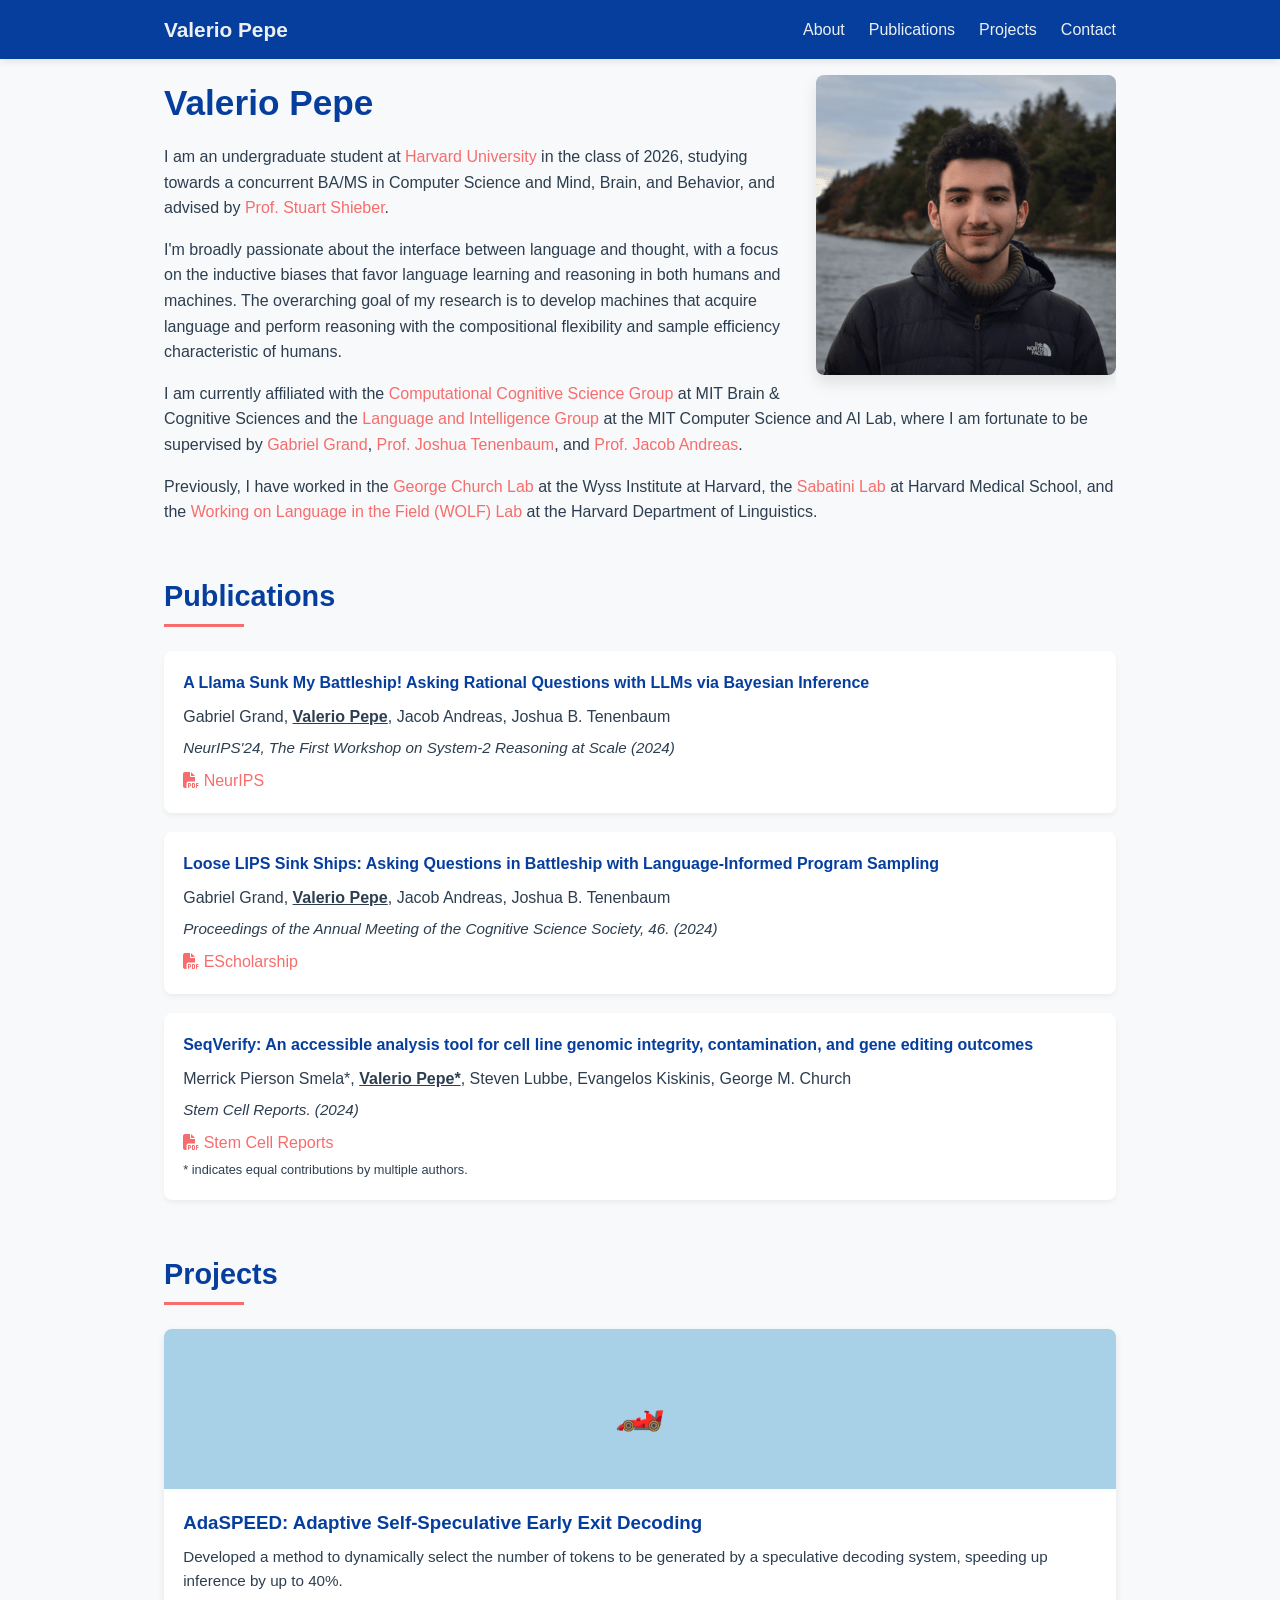
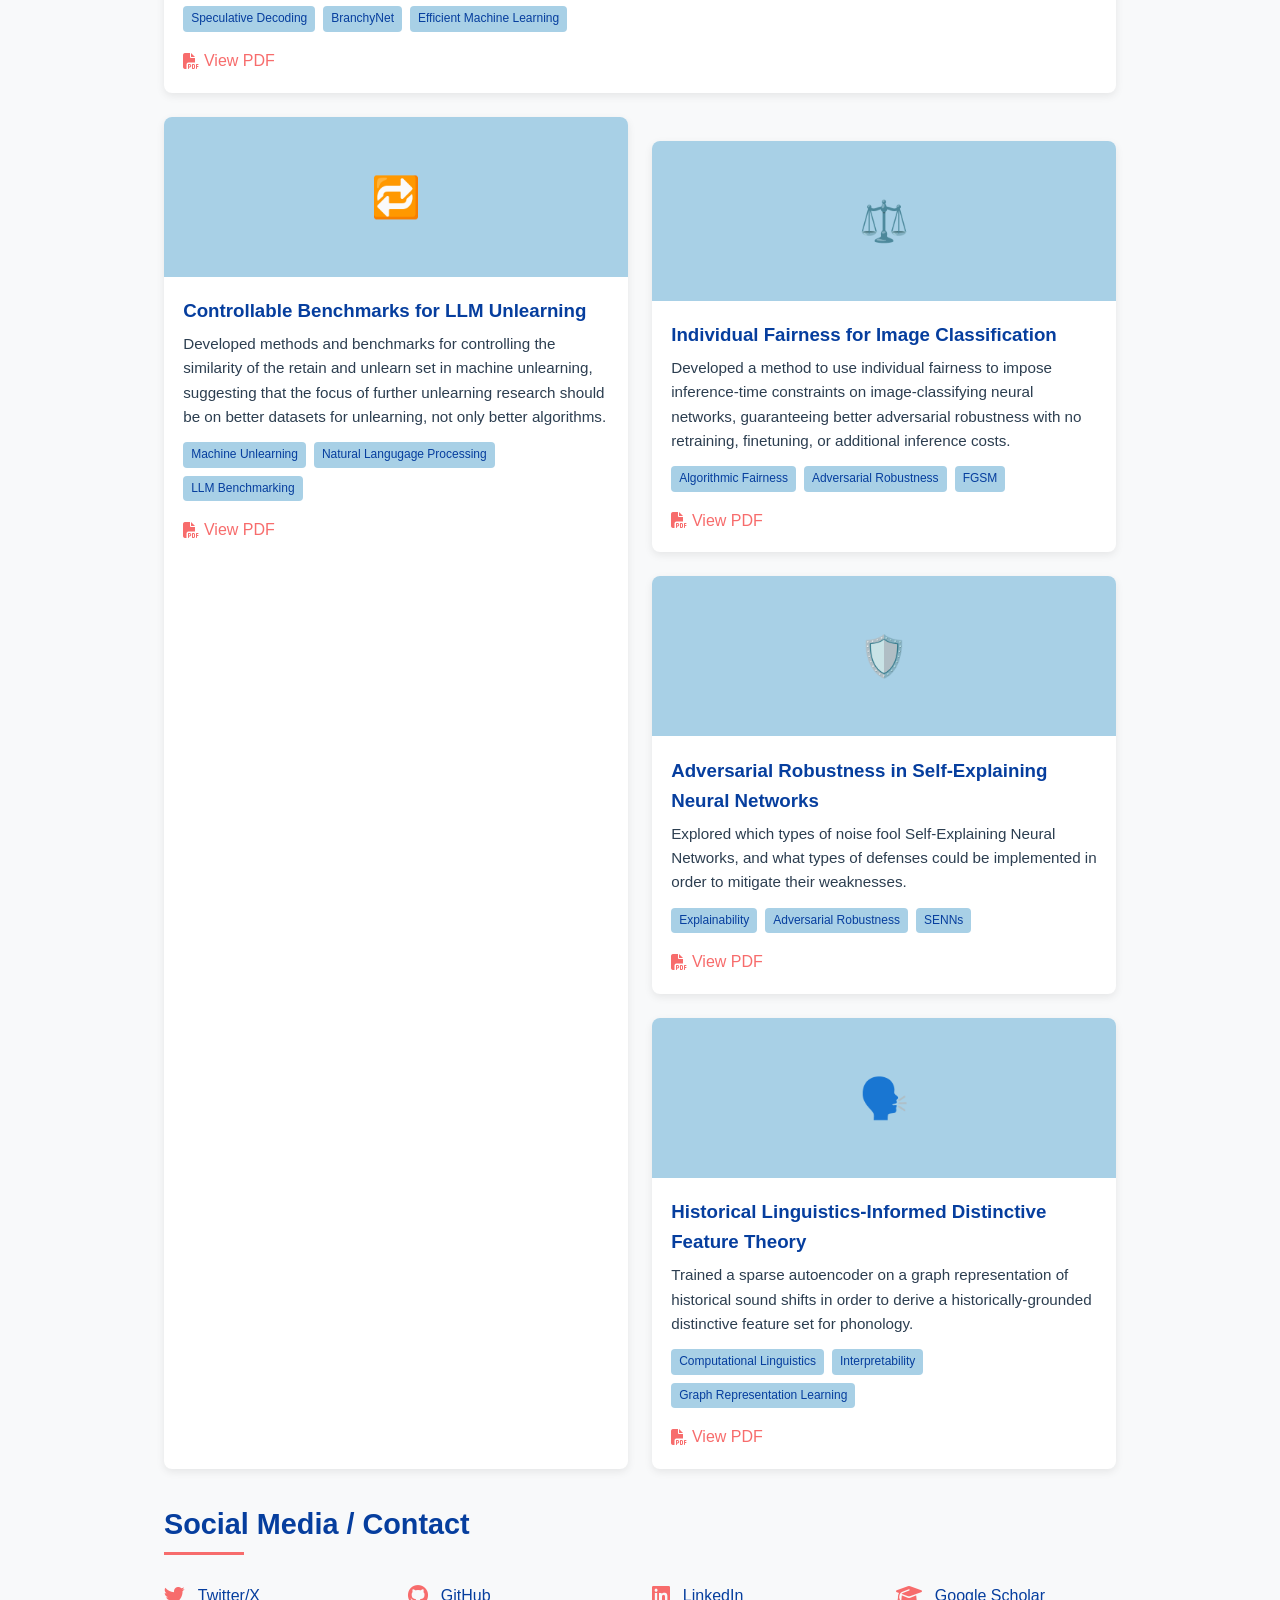
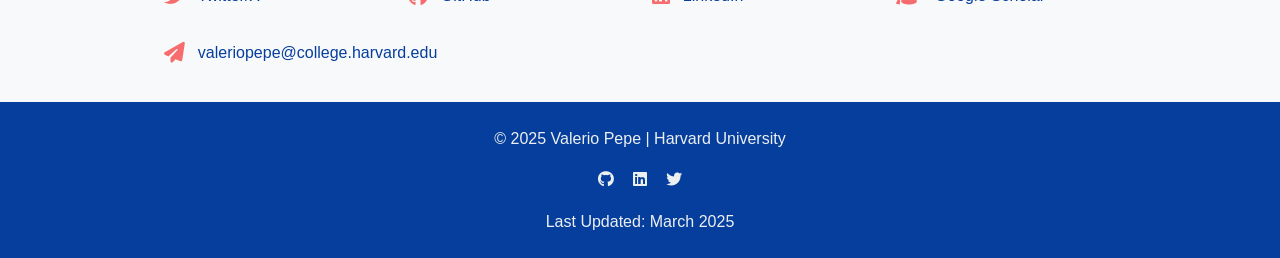
==== index.html @ 1b5a1857 "Update index.html" ====
<!DOCTYPE html>
<html lang="en">
<head>
    <meta charset="UTF-8">
    <meta name="viewport" content="width=device-width, initial-scale=1.0">
    <title>Valerio Pepe</title>
    <link rel="stylesheet" href="https://cdnjs.cloudflare.com/ajax/libs/font-awesome/6.4.0/css/all.min.css" integrity="sha512-iecdLmaskl7CVkqkXNQ/ZH/XLlvWZOJyj7Yy7tcenmpD1ypASozpmT/E0iPtmFIB46ZmdtAc9eNBvH0H/ZpiBw==" crossorigin="anonymous" referrerpolicy="no-referrer" />
    <style>
        :root {
            --primary-color: #063e9e;
            --secondary-color: #F76C6C;
            --accent-color: #A8D0E6;
            --light-bg: #F8F9FA;
            --dark-text: #2C3E50;
            --light-text: #ECF0F1;
            --font-main: 'Segoe UI', Tahoma, Geneva, Verdana, sans-serif;
        }

        * {
            margin: 0;
            padding: 0;
            box-sizing: border-box;
        }

        html {
            scroll-behavior: smooth;
            scroll-padding-top: 70px;
        }

        body {
            font-family: var(--font-main);
            color: var(--dark-text);
            background-color: var(--light-bg);
            line-height: 1.6;
            overflow-x: hidden;
        }

        header {
            background-color: var(--primary-color);
            color: var(--light-text);
            padding: 0.8rem 0;
            position: sticky;
            top: 0;
            width: 100%;
            z-index: 1000;
            box-shadow: 0 2px 8px rgba(0,0,0,0.1);
        }

        .header-container {
            display: flex;
            justify-content: space-between;
            align-items: center;
            max-width: 1000px;
            margin: 0 auto;
            padding: 0 1.5rem;
        }

        .logo {
            font-size: 1.3rem;
            font-weight: 600;
        }

        nav ul {
            display: flex;
            list-style: none;
            gap: 1.5rem;
        }

        nav a {
            color: var(--light-text);
            text-decoration: none;
            font-weight: 500;
            transition: all 0.3s ease;
        }

        nav a:hover {
            color: var(--secondary-color);
        }

        .hero {
            max-width: 1000px;
            margin: 0 auto;
            padding: 3rem 1.5rem;
            display: flex;
            flex-wrap: wrap;
            gap: 2.5rem;
        }

        .profile-image {
            float: right;
            max-width: 320px;
            border-radius: 8px;
            box-shadow: 0 8px 16px rgba(0,0,0,0.1);
            margin-left: 2rem;
            margin-bottom: 1rem;
            overflow: hidden;
        }

        .profile-image img {
            width: 100%;
            height: auto;
            display: block;
        }

        .hero-content {
            flex: 1;
            min-width: 300px;
        }

        .hero-content h1 {
            font-size: 2.2rem;
            margin-bottom: 0.8rem;
            color: var(--primary-color);
        }

        .hero-content p {
            margin-bottom: 1rem;
            font-size: 1rem;
        }

        .section {
            max-width: 1000px;
            margin: 0 auto;
            padding: 1rem 1.5rem;
        }

        .section-title {
            font-size: 1.8rem;
            margin-bottom: 1.5rem;
            color: var(--primary-color);
            position: relative;
            padding-bottom: 0.5rem;
        }

        .section-title::after {
            content: '';
            position: absolute;
            bottom: 0;
            left: 0;
            width: 80px;
            height: 3px;
            background-color: var(--secondary-color);
        }

        .publications {
            margin-top: 1.5rem;
        }

        .publication-item {
            background-color: white;
            padding: 1.2rem;
            border-radius: 8px;
            box-shadow: 0 3px 5px rgba(0,0,0,0.05);
            margin-bottom: 1.2rem;
            transition: transform 0.2s ease;
        }

        .publication-item:hover {
            transform: translateY(-2px);
            box-shadow: 0 5px 10px rgba(0,0,0,0.08);
        }

        .publication-title {
            font-weight: bold;
            margin-bottom: 0.5rem;
            color: var(--primary-color);
        }

        .publication-authors {
            margin-bottom: 0.4rem;
        }

        .highlight-author {
            text-decoration: underline;
            font-weight: 600;
        }

        .publication-venue {
            font-style: italic;
            margin-bottom: 0.4rem;
            font-size: 0.95rem;
        }

        .publication-links {
            display: flex;
            gap: 1rem;
            margin-top: 0.5rem;
        }

        .publication-links a {
            color: var(--secondary-color);
            text-decoration: none;
            font-weight: 500;
            transition: color 0.2s ease;
        }

        .publication-links a:hover {
            color: var(--primary-color);
        }

        .projects {
            display: grid;
            grid-template-columns: repeat(auto-fit, minmax(280px, 1fr));
            gap: 1.5rem;
            margin-top: 1.5rem;
        }

        .project-card {
            background-color: white;
            border-radius: 8px;
            overflow: hidden;
            box-shadow: 0 3px 8px rgba(0,0,0,0.08);
            transition: transform 0.2s ease;
        }

        .project-card:hover {
            transform: translateY(-3px);
            box-shadow: 0 8px 16px rgba(0,0,0,0.12);
        }

        .project-image {
            width: 100%;
            height: 160px;
            background-color: var(--accent-color);
            display: flex;
            align-items: center;
            justify-content: center;
        }

        .project-content {
            padding: 1.2rem;
        }

        .project-title {
            font-weight: 600;
            margin-bottom: 0.4rem;
            color: var(--primary-color);
        }

        .project-description {
            color: var(--dark-text);
            margin-bottom: 0.8rem;
            font-size: 0.95rem;
        }

        .project-tags {
            display: flex;
            flex-wrap: wrap;
            gap: 0.5rem;
            margin-bottom: 1rem;
        }

        .project-tag {
            background-color: var(--accent-color);
            color: var(--primary-color);
            padding: 0.2rem 0.5rem;
            border-radius: 4px;
            font-size: 0.75rem;
            font-weight: 500;
        }

        .project-links {
            display: flex;
            gap: 1rem;
        }

        .project-links a {
            color: var(--secondary-color);
            text-decoration: none;
            font-weight: 500;
            transition: color 0.2s ease;
            display: inline-flex;
            align-items: center;
            gap: 0.3rem;
        }

        .project-links a:hover {
            color: var(--primary-color);
        }

        .contact {
            display: grid;
            grid-template-columns: repeat(auto-fit, minmax(200px, 1fr));
            gap: 1.5rem;
            margin-top: 1.5rem;
        }

        .contact-method {
            display: flex;
            align-items: center;
            gap: 0.8rem;
            transition: transform 0.2s ease;
        }

        .contact-method:hover {
            transform: translateY(-2px);
        }

        .contact-icon {
            font-size: 1.3rem;
            color: var(--secondary-color);
        }

        .contact-info a {
            color: var(--primary-color);
            text-decoration: none;
            font-weight: 500;
            transition: color 0.2s ease;
        }

        .contact-info a:hover {
            color: var(--secondary-color);
        }

        footer {
            background-color: var(--primary-color);
            color: var(--light-text);
            text-align: center;
            padding: 1.5rem 0;
            margin-top: 1rem;
        }

        .footer-content {
            max-width: 1000px;
            margin: 0 auto;
            padding: 0 1.5rem;
        }

        .social-links {
            display: flex;
            justify-content: center;
            gap: 1.2rem;
            margin: 1rem 0;
        }

        .social-links a {
            color: var(--light-text);
            font-size: 1rem;
            transition: color 0.2s ease;
        }

        .social-links a:hover {
            color: var(--secondary-color);
        }

        .back-to-top {
            position: fixed;
            bottom: 1.5rem;
            right: 1.5rem;
            background-color: var(--secondary-color);
            color: white;
            width: 2.5rem;
            height: 2.5rem;
            border-radius: 50%;
            display: flex;
            justify-content: center;
            align-items: center;
            text-decoration: none;
            transition: all 0.2s ease;
            opacity: 0;
            transform: translateY(20px);
            pointer-events: none;
            box-shadow: 0 3px 8px rgba(0,0,0,0.2);
        }

        .back-to-top.visible {
            opacity: 1;
            transform: translateY(0);
            pointer-events: auto;
        }

        .back-to-top:hover {
            background-color: var(--primary-color);
        }

        a {
            color: var(--secondary-color);
            text-decoration: none;
            transition: color 0.2s ease;
        }

        a:hover {
            color: var(--primary-color);
        }

        .about-content {
            overflow: hidden;
        }

        /* Responsive styles */
        @media screen and (max-width: 768px) {
            .profile-image {
                float: none;
                margin: 0 auto 1.5rem;
                display: block;
            }

            .hero-content {
                text-align: center;
            }

            .section-title::after {
                left: 50%;
                transform: translateX(-50%);
            }

            nav ul {
                gap: 1rem;
            }
        }

        @media screen and (max-width: 576px) {
            .header-container {
                flex-direction: column;
                gap: 0.8rem;
                padding: 0.8rem;
            }

            .logo {
                font-size: 1.2rem;
            }

            nav ul {
                gap: 0.8rem;
            }

            nav a {
                font-size: 0.9rem;
            }
        }
    </style>
</head>
<body>
    <header>
        <div class="header-container">
            <div class="logo">Valerio Pepe</div>
            <nav>
                <ul>
                    <li><a href="#about">About</a></li>
                    <li><a href="#publications">Publications</a></li>
                    <li><a href="#projects">Projects</a></li>
                    <li><a href="#contact">Contact</a></li>
                </ul>
            </nav>
        </div>
    </header>

    <section id="about" class="hero section">
        <div class="about-content">
            <div class="profile-image">
                <img src="valerio-vertical.png" alt="Profile Picture">
            </div>
            
            <div class="hero-content">
                <h1>Valerio Pepe</h1>
                <p>I am an undergraduate student at <a href="https://seas.harvard.edu/">Harvard University</a> in the class of 2026, studying towards a concurrent BA/MS in Computer Science and Mind, Brain, and Behavior, and advised by <a href="https://www.eecs.harvard.edu/shieber/">Prof. Stuart Shieber</a>.</p>
                <p>I'm broadly passionate about the interface between language and thought, with a focus on the inductive biases that favor language learning and reasoning in both humans and machines. The overarching goal of my research is to develop machines that acquire language and perform reasoning with the compositional flexibility and sample efficiency characteristic of humans.</p>
                <p>I am currently affiliated with the <a href="https://cocosci.mit.edu/">Computational Cognitive Science Group</a> at MIT Brain & Cognitive Sciences and the <a href="https://lingo.csail.mit.edu/">Language and Intelligence Group</a> at the MIT Computer Science and AI Lab, where I am fortunate to be supervised by <a href="https://www.gabegrand.com/">Gabriel Grand</a>, <a href="https://web.mit.edu/cocosci/josh.html">Prof. Joshua Tenenbaum</a>, and <a href="https://www.mit.edu/~jda/">Prof. Jacob Andreas</a>.</p>
                <p>Previously, I have worked in the <a href="https://churchlab.hms.harvard.edu/">George Church Lab</a> at the Wyss Institute at Harvard, the <a href="https://sabatini.hms.harvard.edu/">Sabatini Lab</a> at Harvard Medical School, and the <a href="https://fieldlinguistics.github.io/team/">Working on Language in the Field (WOLF) Lab</a> at the Harvard Department of Linguistics.</p>
            </div>
        </div>
    </section>

    <section id="publications" class="section">
        <h2 class="section-title">Publications</h2>
        
        <div class="publications">
            <div class="publication-item">
                <div class="publication-title">A Llama Sunk My Battleship! Asking Rational Questions with LLMs via Bayesian Inference</div>
                <div class="publication-authors">Gabriel Grand, <span class="highlight-author">Valerio Pepe</span>, Jacob Andreas, Joshua B. Tenenbaum</div>
                <div class="publication-venue">NeurIPS'24, The First Workshop on System-2 Reasoning at Scale (2024)</div>
                <div class="publication-links">
                    <a href="https://neurips.cc/virtual/2024/104323" target="_blank"><i class="fas fa-file-pdf"></i> NeurIPS</a>
                </div>
            </div>
            
            <div class="publication-item">
                <div class="publication-title">Loose LIPS Sink Ships: Asking Questions in Battleship with Language-Informed Program Sampling</div>
                <div class="publication-authors">Gabriel Grand, <span class="highlight-author">Valerio Pepe</span>, Jacob Andreas, Joshua B. Tenenbaum</div>
                <div class="publication-venue">Proceedings of the Annual Meeting of the Cognitive Science Society, 46. (2024)</div>
                <div class="publication-links">
                    <a href="https://escholarship.org/uc/item/6gx0t2wj" target="_blank"><i class="fas fa-file-pdf"></i> EScholarship</a>
                </div>
            </div>
            
            <div class="publication-item">
                <div class="publication-title">SeqVerify: An accessible analysis tool for cell line genomic integrity, contamination, and gene editing outcomes</div>
                <div class="publication-authors">Merrick Pierson Smela*, <span class="highlight-author">Valerio Pepe*</span>, Steven Lubbe, Evangelos Kiskinis, George M. Church</div>
                <div class="publication-venue">Stem Cell Reports. (2024)</div>
                <div class="publication-links">
                    <a href="https://www.cell.com/stem-cell-reports/fulltext/S2213-6711(24)00242-X" target="_blank"><i class="fas fa-file-pdf"></i> Stem Cell Reports</a>
                </div>
                <p style="font-size: 0.8rem; margin-top: 0.3rem;">* indicates equal contributions by multiple authors.</p>
            </div>
        </div>
    </section>

    <section id="projects" class="section">
        <h2 class="section-title">Projects</h2>


            <div class="project-card">
                <div class="project-image">
                    <div style="font-size: 2.5rem;">🏎️</div>
                </div>
                <div class="project-content">
                    <h3 class="project-title">AdaSPEED: Adaptive Self-Speculative Early Exit Decoding</h3>
                    <p class="project-description">Developed a method to dynamically select the number of tokens to be generated by a speculative decoding system, speeding up inference by up to 40%.</p>
                    <div class="project-tags">
                        <span class="project-tag">Speculative Decoding</span>
                        <span class="project-tag">BranchyNet</span>
                        <span class="project-tag">Efficient Machine Learning</span>
                    </div>
                    <div class="project-links">
                        <a href="projects/adaspeed.pdf" target="_blank"><i class="fas fa-file-pdf"></i> View PDF</a>
                    </div>
                </div>
            </div>

            <div class="projects">
                <div class="project-card">
                    <div class="project-image">
                        <div style="font-size: 2.5rem;">🔁</div>
                    </div>
                    <div class="project-content">
                        <h3 class="project-title">Controllable Benchmarks for LLM Unlearning</h3>
                        <p class="project-description">Developed methods and benchmarks for controlling the similarity of the retain and unlearn set in machine unlearning, suggesting that the focus of further unlearning research should be on better datasets for unlearning, not only better algorithms.</p>
                        <div class="project-tags">
                            <span class="project-tag">Machine Unlearning</span>
                            <span class="project-tag">Natural Langugage Processing</span>
                            <span class="project-tag">LLM Benchmarking</span>
                        </div>
                        <div class="project-links">
                            <a href="projects/benchmarks.pdf" target="_blank"><i class="fas fa-file-pdf"></i> View PDF</a>
                        </div>
                    </div>
                </div>

            <div class="projects">
                <div class="project-card">
                    <div class="project-image">
                        <div style="font-size: 2.5rem;">⚖️</div>
                    </div>
                    <div class="project-content">
                        <h3 class="project-title">Individual Fairness for Image Classification</h3>
                        <p class="project-description">Developed a method to use individual fairness to impose inference-time constraints on image-classifying neural networks, guaranteeing better adversarial robustness with no retraining, finetuning, or additional inference costs.</p>
                        <div class="project-tags">
                            <span class="project-tag">Algorithmic Fairness</span>
                            <span class="project-tag">Adversarial Robustness</span>
                            <span class="project-tag">FGSM</span>
                        </div>
                        <div class="project-links">
                            <a href="projects/individual_fairness.pdf" target="_blank"><i class="fas fa-file-pdf"></i> View PDF</a>
                        </div>
                    </div>
                </div>

            <div class="project-card">
                <div class="project-image">
                    <div style="font-size: 2.5rem;">🛡️</div>
                </div>
                <div class="project-content">
                    <h3 class="project-title">Adversarial Robustness in Self-Explaining Neural Networks</h3>
                    <p class="project-description">Explored which types of noise fool Self-Explaining Neural Networks, and what types of defenses could be implemented in order to mitigate their weaknesses.</p>
                    <div class="project-tags">
                        <span class="project-tag">Explainability</span>
                        <span class="project-tag">Adversarial Robustness</span>
                        <span class="project-tag">SENNs</span>
                    </div>
                    <div class="project-links">
                        <a href="projects/senns.pdf" target="_blank"><i class="fas fa-file-pdf"></i> View PDF</a>
                    </div>
                </div>
            </div>

            <div class="project-card">
                <div class="project-image">
                    <div style="font-size: 2.5rem;">🗣️</div>
                </div>
                <div class="project-content">
                    <h3 class="project-title">Historical Linguistics-Informed Distinctive Feature Theory</h3>
                    <p class="project-description">Trained a sparse autoencoder on a graph representation of historical sound shifts in order to derive a historically-grounded distinctive feature set for phonology.</p>
                    <div class="project-tags">
                        <span class="project-tag">Computational Linguistics</span>
                        <span class="project-tag">Interpretability</span>
                        <span class="project-tag">Graph Representation Learning</span>
                    </div>
                    <div class="project-links">
                        <a href="projects/distinctive_features.pdf" target="_blank"><i class="fas fa-file-pdf"></i> View PDF</a>
                    </div>
                </div>
            </div>
        </div>
    </section>

    <section id="contact" class="section">
        <h2 class="section-title">Social Media / Contact</h2>
        
        <div class="contact">
            <div class="contact-method">
                <div class="contact-icon">
                    <i class="fab fa-twitter"></i>
                </div>
                <div class="contact-info">
                    <a href="https://twitter.com/valerpepe">Twitter/X</a>
                </div>
            </div>
            
            <div class="contact-method">
                <div class="contact-icon">
                    <i class="fab fa-github"></i>
                </div>
                <div class="contact-info">
                    <a href="https://github.com/vpepe" target="_blank">GitHub</a>
                </div>
            </div>
            

            <div class="contact-method">
                <div class="contact-icon">
                    <i class="fab fa-linkedin"></i>
                </div>
                <div class="contact-info">
                    <a href="https://www.linkedin.com/in/valerio-pepe/" target="_blank">LinkedIn</a>
                </div>
            </div>
            
            <div class="contact-method">
                <div class="contact-icon">
                    <i class="fas fa-graduation-cap"></i>
                </div>
                <div class="contact-info">
                    <a href="https://scholar.google.com/citations?user=HWuzs1QAAAAJ&hl=en" target="_blank">Google Scholar</a>
                </div>
            </div>

            <div class="contact-method">
                <div class="contact-icon">
                    <i class="fas fa-paper-plane"></i>
                </div>
                <div class="contact-info">
                    <a href="mailto:valeriopepe@college.harvard.edu" target="_blank">valeriopepe@college.harvard.edu</a>
                </div>
            </div>
        </div>
    </section>

    <footer>
        <div class="footer-content">
            <p>© 2025 Valerio Pepe | Harvard University</p>
            <div class="social-links">
                <a href="https://github.com/vpepe" target="_blank"><i class="fab fa-github"></i></a>
                <a href="https://www.linkedin.com/in/valerio-pepe/" target="_blank"><i class="fab fa-linkedin"></i></a>
                <a href="https://twitter.com/valerpepe" target="_blank"><i class="fab fa-twitter"></i></a>
            </div>
            <p>Last Updated: March 2025</p>
        </div>
    </footer>

    <a href="#" class="back-to-top" id="backToTop">
        <i class="fas fa-arrow-up"></i>
    </a>

    <script>
        // Back to top button functionality
        const backToTopButton = document.getElementById('backToTop');
        
        window.addEventListener('scroll', () => {
            if (window.pageYOffset > 300) {
                backToTopButton.classList.add('visible');
            } else {
                backToTopButton.classList.remove('visible');
            }
        });
        
        // Smooth scrolling for navigation links
        document.querySelectorAll('a[href^="#"]').forEach(anchor => {
            anchor.addEventListener('click', function(e) {
                e.preventDefault();
                
                if (this.getAttribute('href') === '#') {
                    window.scrollTo({
                        top: 0,
                        behavior: 'smooth'
                    });
                } else {
                    document.querySelector(this.getAttribute('href')).scrollIntoView({
                        behavior: 'smooth'
                    });
                }
            });
        });
    </script>
</body>
</html>
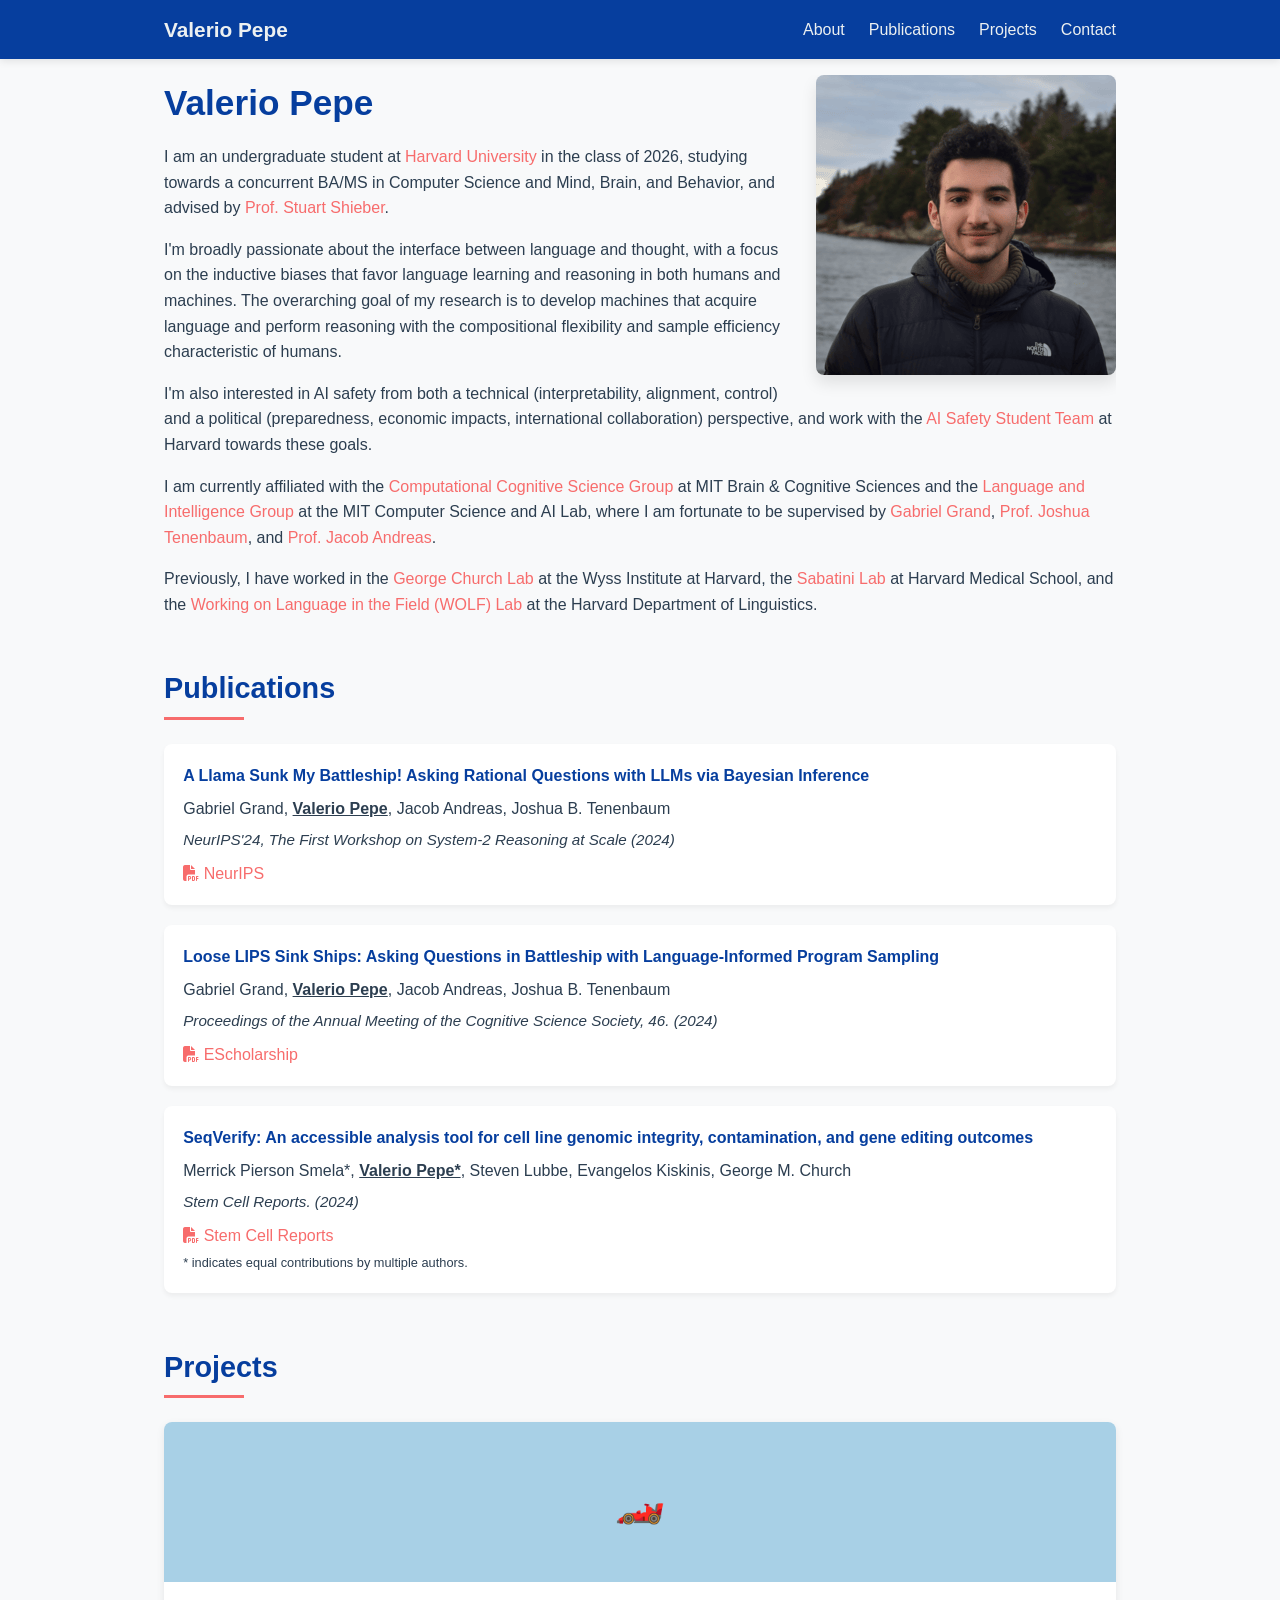
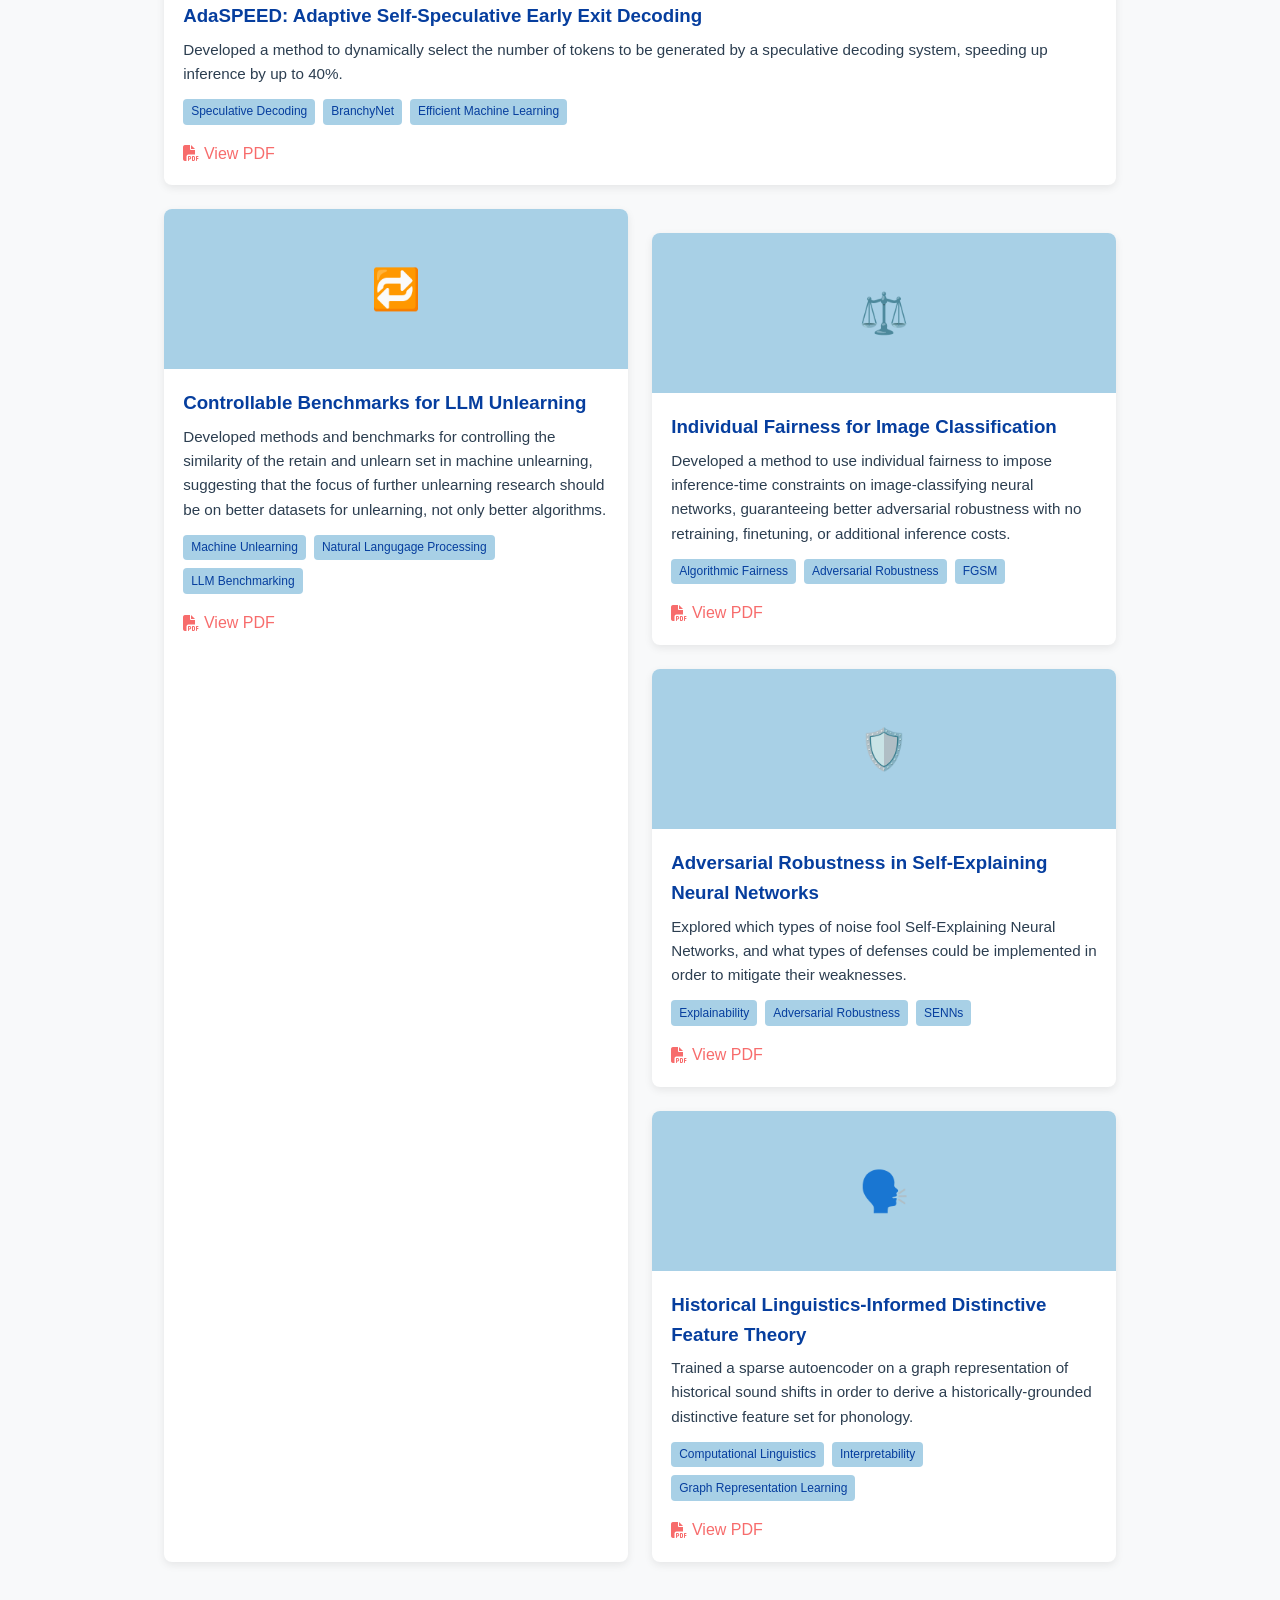
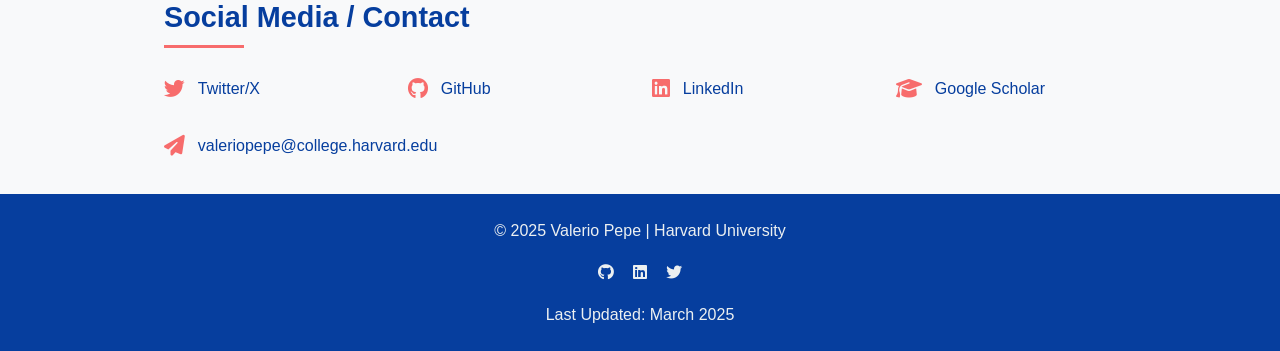
==== commit aa8af25d: "Update index.html" ====
--- a/index.html
+++ b/index.html
@@ -455,6 +455,7 @@
                 <h1>Valerio Pepe</h1>
                 <p>I am an undergraduate student at <a href="https://seas.harvard.edu/">Harvard University</a> in the class of 2026, studying towards a concurrent BA/MS in Computer Science and Mind, Brain, and Behavior, and advised by <a href="https://www.eecs.harvard.edu/shieber/">Prof. Stuart Shieber</a>.</p>
                 <p>I'm broadly passionate about the interface between language and thought, with a focus on the inductive biases that favor language learning and reasoning in both humans and machines. The overarching goal of my research is to develop machines that acquire language and perform reasoning with the compositional flexibility and sample efficiency characteristic of humans.</p>
+                <p>I'm also interested in AI safety from both a technical (interpretability, alignment, control) and a political (preparedness, economic impacts, international collaboration) perspective, and work with the <a href="https://haist.ai/">AI Safety Student Team</a> at Harvard towards these goals.</p>
                 <p>I am currently affiliated with the <a href="https://cocosci.mit.edu/">Computational Cognitive Science Group</a> at MIT Brain & Cognitive Sciences and the <a href="https://lingo.csail.mit.edu/">Language and Intelligence Group</a> at the MIT Computer Science and AI Lab, where I am fortunate to be supervised by <a href="https://www.gabegrand.com/">Gabriel Grand</a>, <a href="https://web.mit.edu/cocosci/josh.html">Prof. Joshua Tenenbaum</a>, and <a href="https://www.mit.edu/~jda/">Prof. Jacob Andreas</a>.</p>
                 <p>Previously, I have worked in the <a href="https://churchlab.hms.harvard.edu/">George Church Lab</a> at the Wyss Institute at Harvard, the <a href="https://sabatini.hms.harvard.edu/">Sabatini Lab</a> at Harvard Medical School, and the <a href="https://fieldlinguistics.github.io/team/">Working on Language in the Field (WOLF) Lab</a> at the Harvard Department of Linguistics.</p>
             </div>
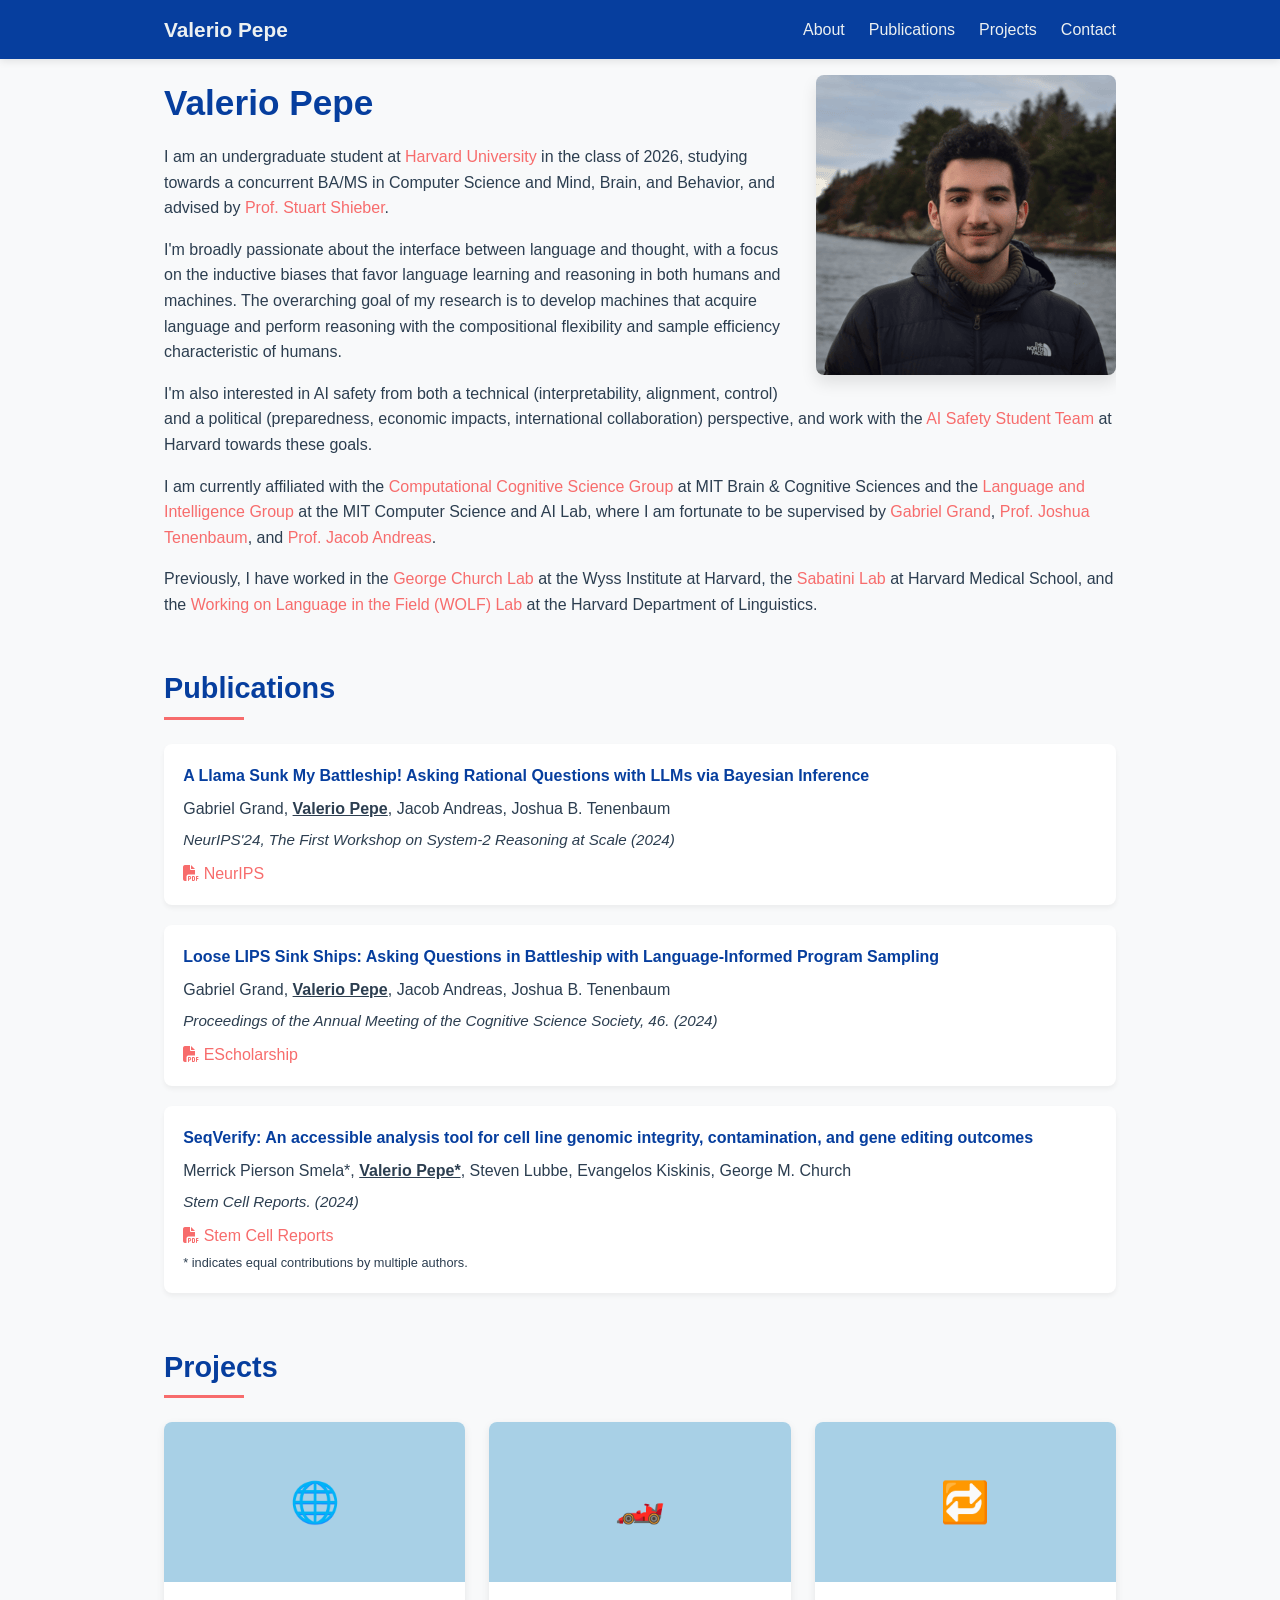
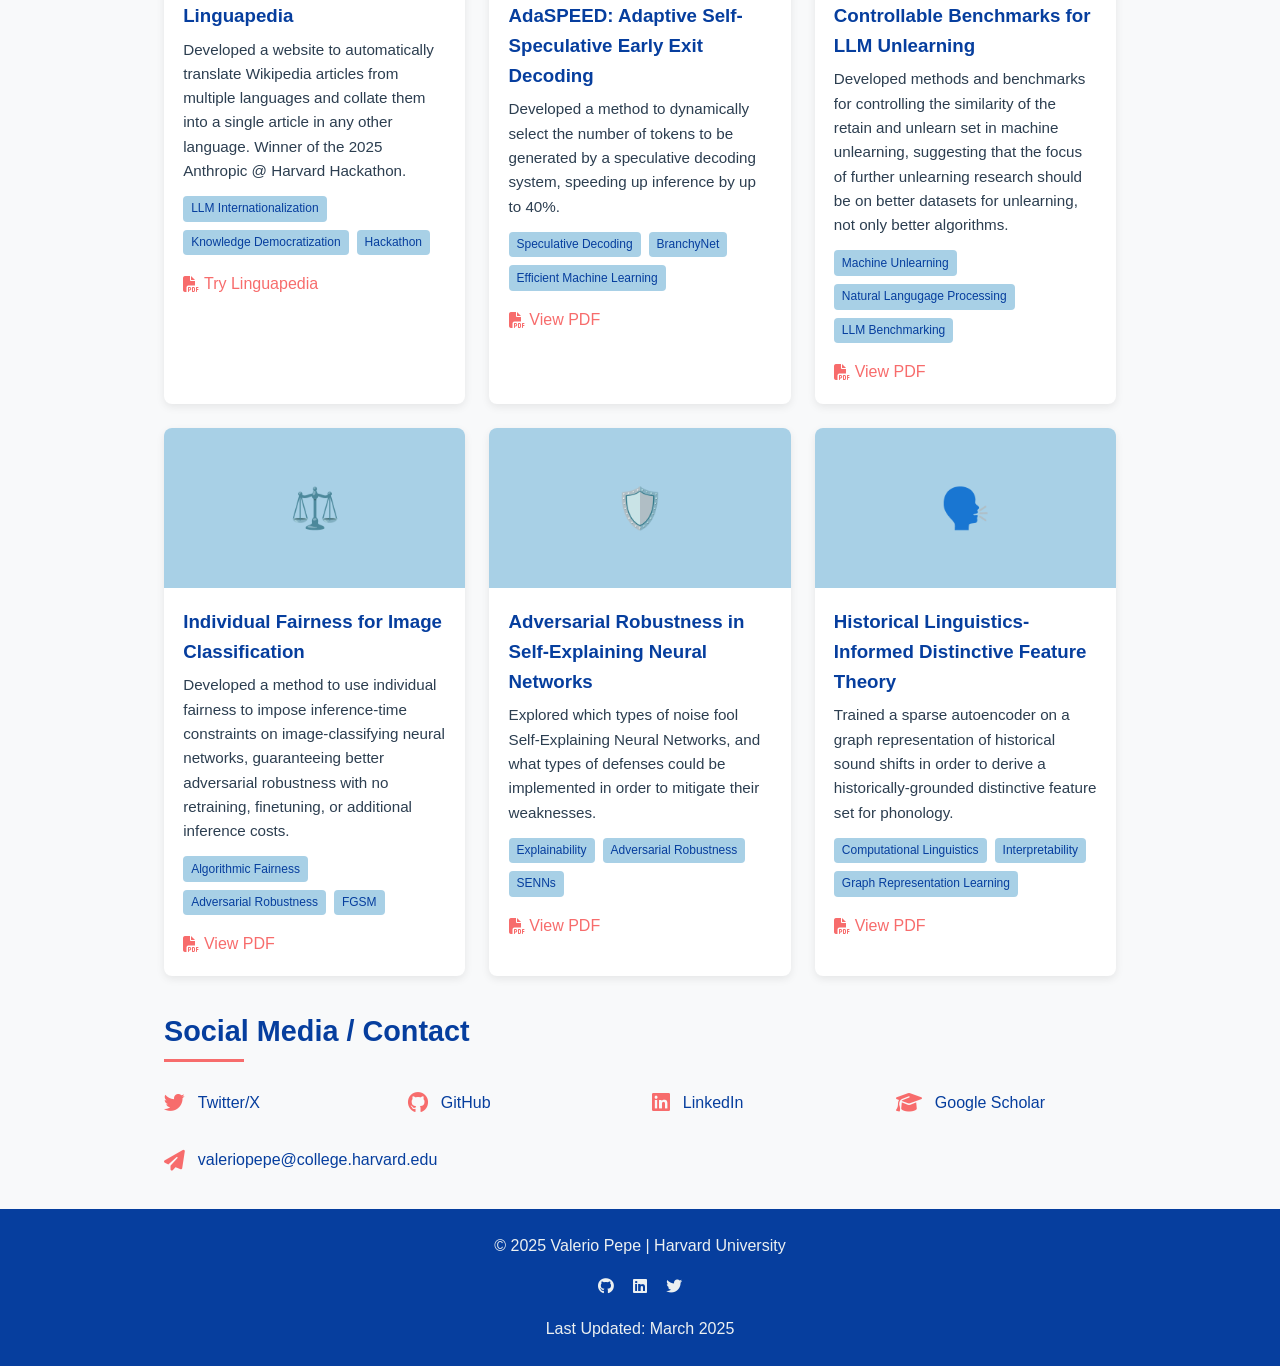
==== commit 1f32a701: "Update index.html" ====
--- a/index.html
+++ b/index.html
@@ -498,7 +498,25 @@
 
     <section id="projects" class="section">
         <h2 class="section-title">Projects</h2>
-
+        
+        <div class="projects">
+            <div class="project-card">
+                <div class="project-image">
+                    <div style="font-size: 2.5rem;">🌐</div>
+                </div>
+                <div class="project-content">
+                    <h3 class="project-title">Linguapedia</h3>
+                    <p class="project-description">Developed a website to automatically translate Wikipedia articles from multiple languages and collate them into a single article in any other language. Winner of the 2025 Anthropic @ Harvard Hackathon. </p>
+                    <div class="project-tags">
+                        <span class="project-tag">LLM Internationalization</span>
+                        <span class="project-tag">Knowledge Democratization</span>
+                        <span class="project-tag">Hackathon</span>
+                    </div>
+                    <div class="project-links">
+                        <a href="https://linguapedia.onrender.com/" target="_blank"><i class="fas fa-file-pdf"></i> Try Linguapedia</a>
+                    </div>
+                </div>
+            </div>
 
             <div class="project-card">
                 <div class="project-image">
@@ -518,43 +536,41 @@
                 </div>
             </div>
 
-            <div class="projects">
-                <div class="project-card">
-                    <div class="project-image">
-                        <div style="font-size: 2.5rem;">🔁</div>
-                    </div>
-                    <div class="project-content">
-                        <h3 class="project-title">Controllable Benchmarks for LLM Unlearning</h3>
-                        <p class="project-description">Developed methods and benchmarks for controlling the similarity of the retain and unlearn set in machine unlearning, suggesting that the focus of further unlearning research should be on better datasets for unlearning, not only better algorithms.</p>
-                        <div class="project-tags">
-                            <span class="project-tag">Machine Unlearning</span>
-                            <span class="project-tag">Natural Langugage Processing</span>
-                            <span class="project-tag">LLM Benchmarking</span>
-                        </div>
-                        <div class="project-links">
-                            <a href="projects/benchmarks.pdf" target="_blank"><i class="fas fa-file-pdf"></i> View PDF</a>
-                        </div>
-                    </div>
-                </div>
-
-            <div class="projects">
-                <div class="project-card">
-                    <div class="project-image">
-                        <div style="font-size: 2.5rem;">⚖️</div>
-                    </div>
-                    <div class="project-content">
-                        <h3 class="project-title">Individual Fairness for Image Classification</h3>
-                        <p class="project-description">Developed a method to use individual fairness to impose inference-time constraints on image-classifying neural networks, guaranteeing better adversarial robustness with no retraining, finetuning, or additional inference costs.</p>
-                        <div class="project-tags">
-                            <span class="project-tag">Algorithmic Fairness</span>
-                            <span class="project-tag">Adversarial Robustness</span>
-                            <span class="project-tag">FGSM</span>
-                        </div>
-                        <div class="project-links">
-                            <a href="projects/individual_fairness.pdf" target="_blank"><i class="fas fa-file-pdf"></i> View PDF</a>
-                        </div>
-                    </div>
-                </div>
+            <div class="project-card">
+                <div class="project-image">
+                    <div style="font-size: 2.5rem;">🔁</div>
+                </div>
+                <div class="project-content">
+                    <h3 class="project-title">Controllable Benchmarks for LLM Unlearning</h3>
+                    <p class="project-description">Developed methods and benchmarks for controlling the similarity of the retain and unlearn set in machine unlearning, suggesting that the focus of further unlearning research should be on better datasets for unlearning, not only better algorithms.</p>
+                    <div class="project-tags">
+                        <span class="project-tag">Machine Unlearning</span>
+                        <span class="project-tag">Natural Langugage Processing</span>
+                        <span class="project-tag">LLM Benchmarking</span>
+                    </div>
+                    <div class="project-links">
+                        <a href="projects/benchmarks.pdf" target="_blank"><i class="fas fa-file-pdf"></i> View PDF</a>
+                    </div>
+                </div>
+            </div>
+
+            <div class="project-card">
+                <div class="project-image">
+                    <div style="font-size: 2.5rem;">⚖️</div>
+                </div>
+                <div class="project-content">
+                    <h3 class="project-title">Individual Fairness for Image Classification</h3>
+                    <p class="project-description">Developed a method to use individual fairness to impose inference-time constraints on image-classifying neural networks, guaranteeing better adversarial robustness with no retraining, finetuning, or additional inference costs.</p>
+                    <div class="project-tags">
+                        <span class="project-tag">Algorithmic Fairness</span>
+                        <span class="project-tag">Adversarial Robustness</span>
+                        <span class="project-tag">FGSM</span>
+                    </div>
+                    <div class="project-links">
+                        <a href="projects/individual_fairness.pdf" target="_blank"><i class="fas fa-file-pdf"></i> View PDF</a>
+                    </div>
+                </div>
+            </div>
 
             <div class="project-card">
                 <div class="project-image">
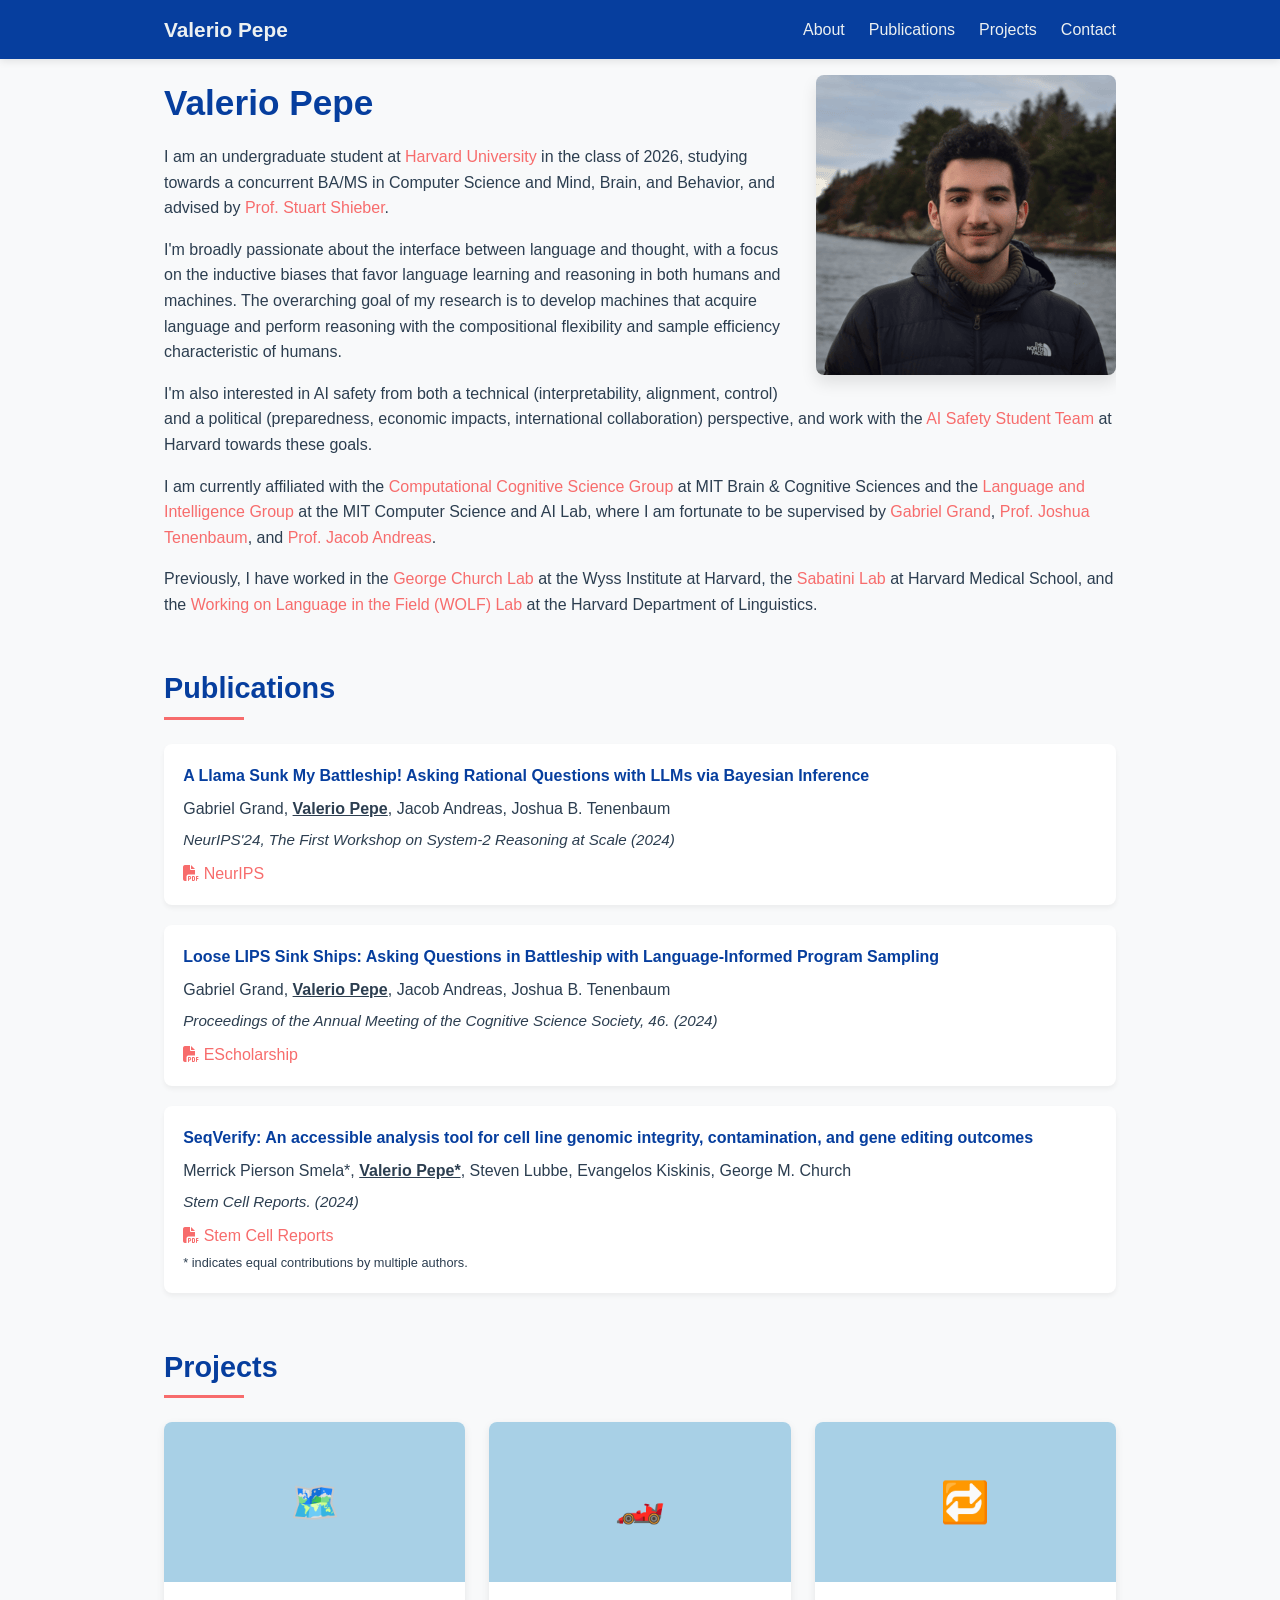
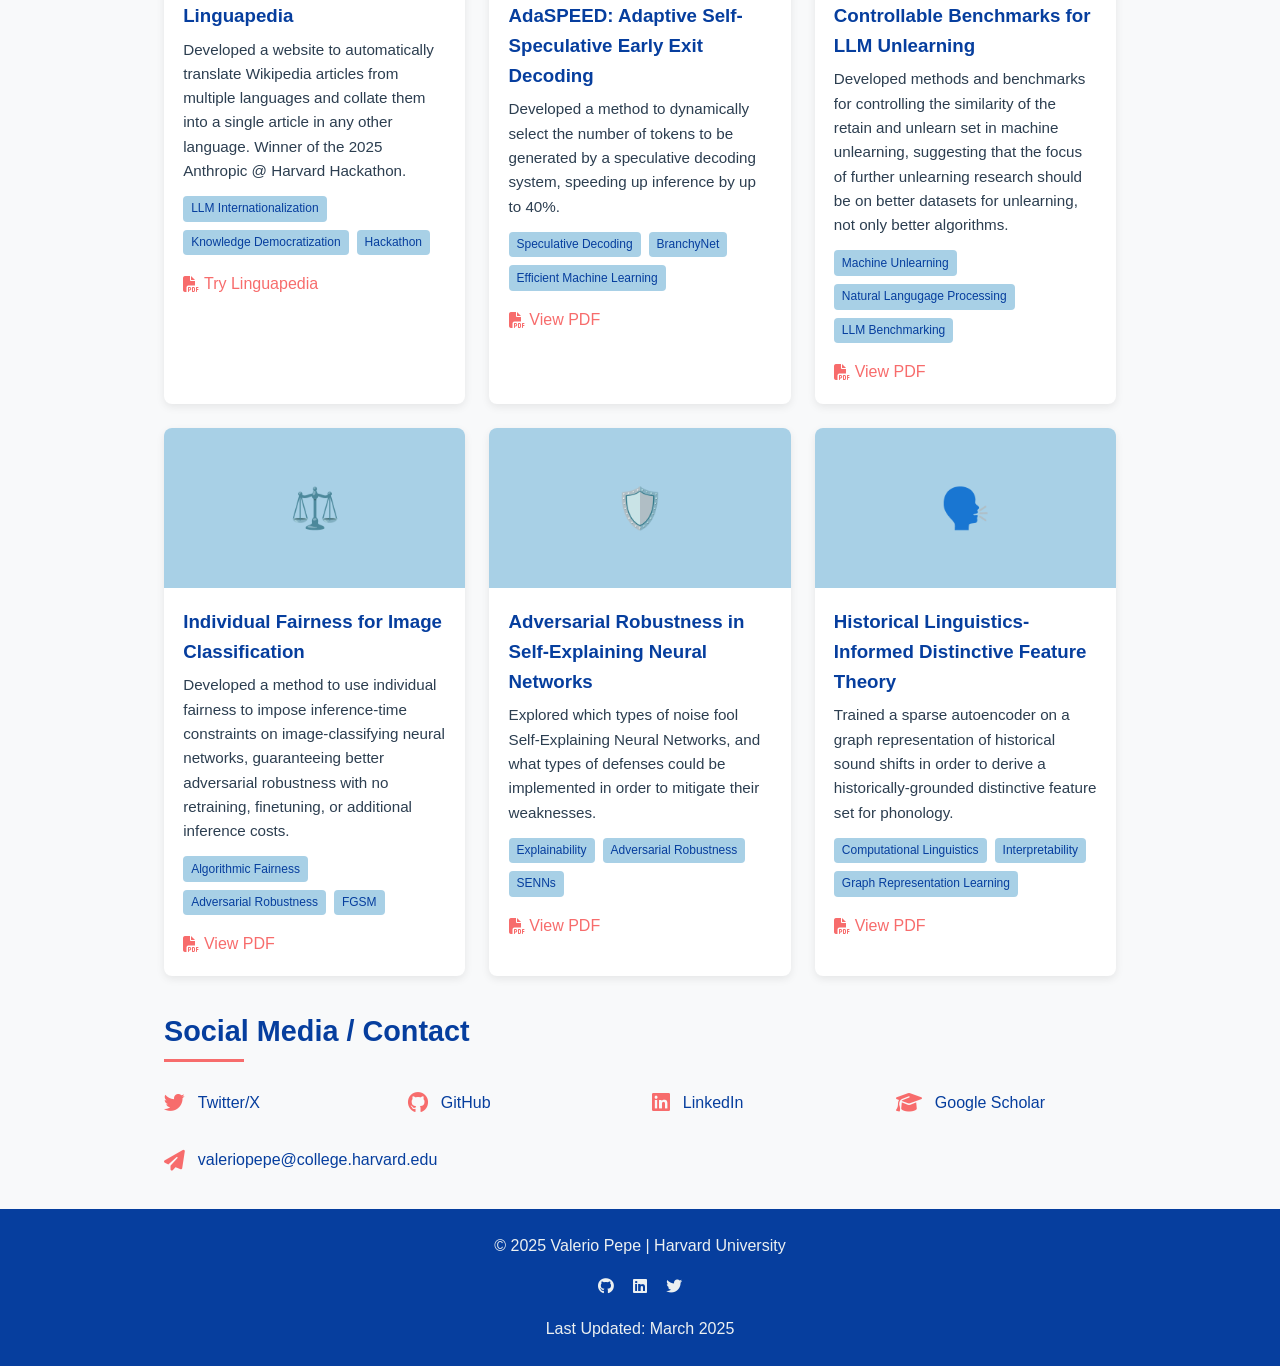
==== commit 1d796acf: "Update index.html" ====
--- a/index.html
+++ b/index.html
@@ -502,7 +502,7 @@
         <div class="projects">
             <div class="project-card">
                 <div class="project-image">
-                    <div style="font-size: 2.5rem;">🌐</div>
+                    <div style="font-size: 2.5rem;">🗺️</div>
                 </div>
                 <div class="project-content">
                     <h3 class="project-title">Linguapedia</h3>
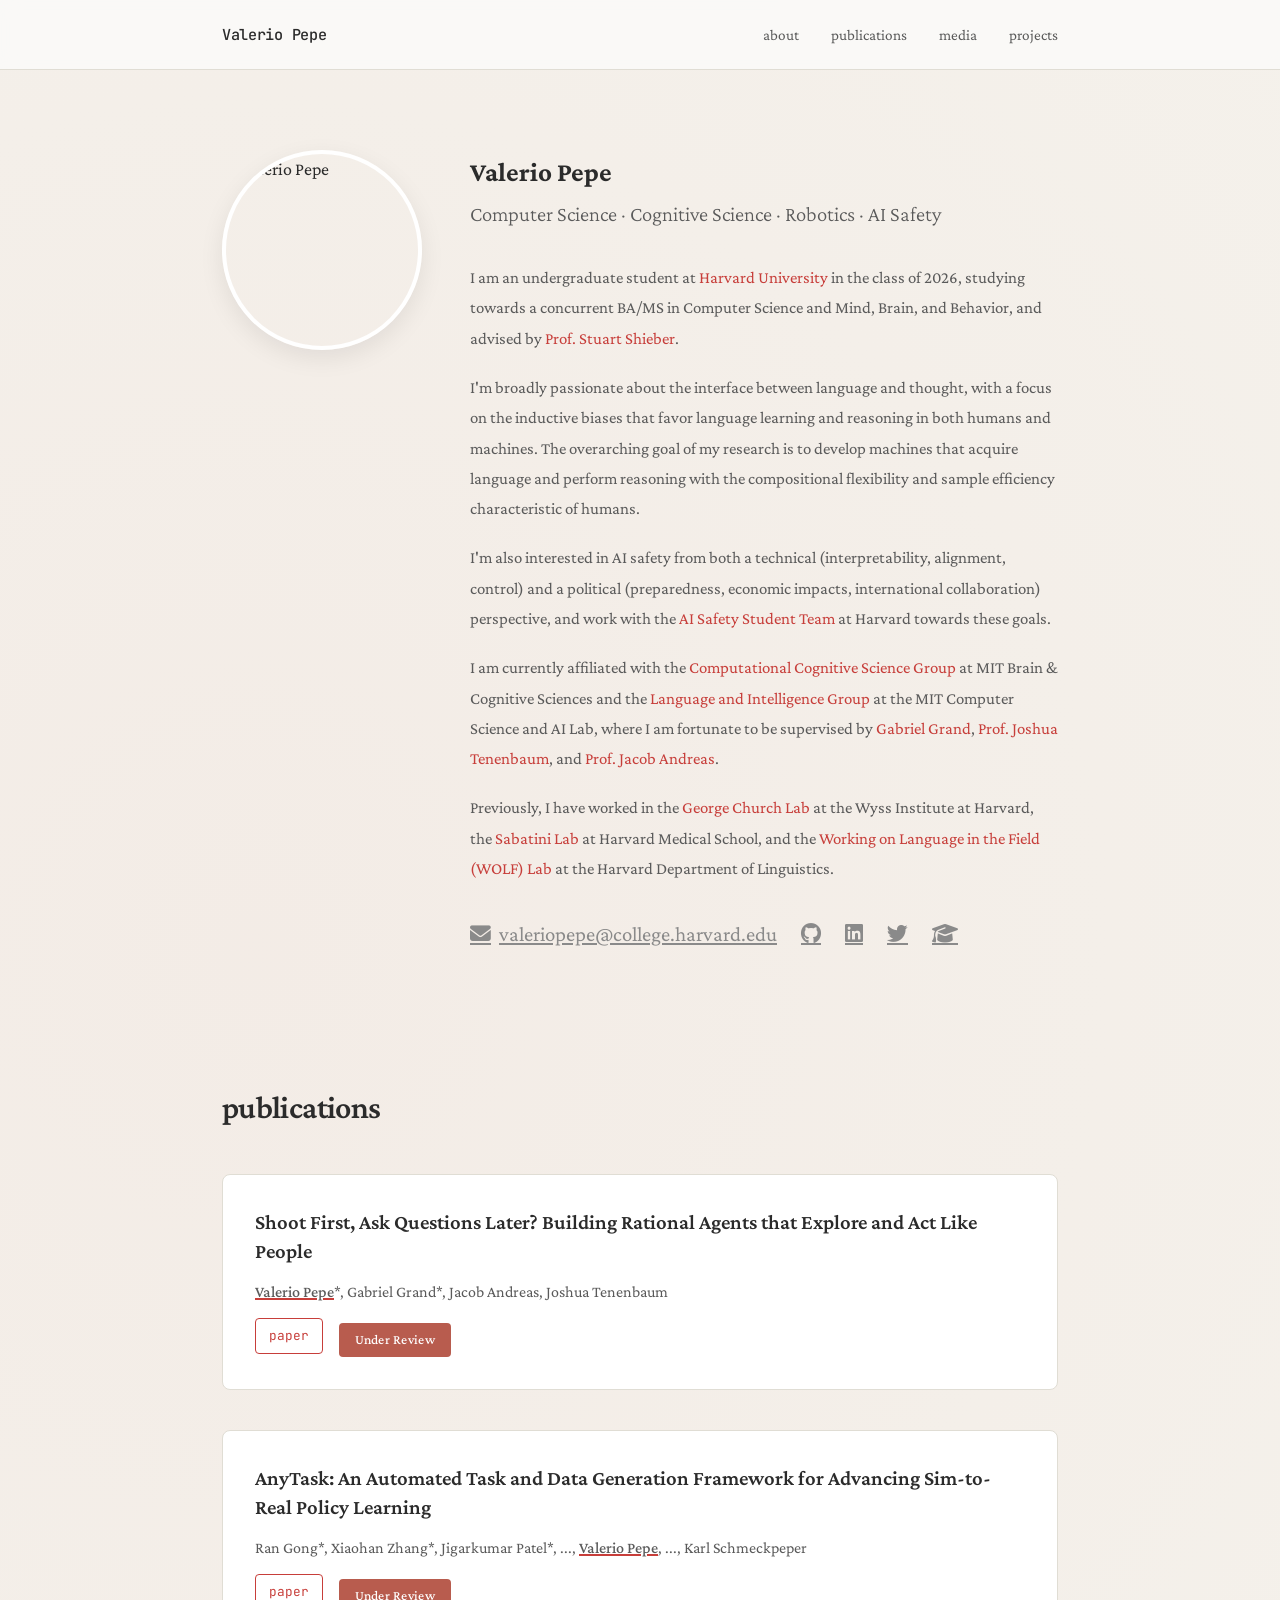
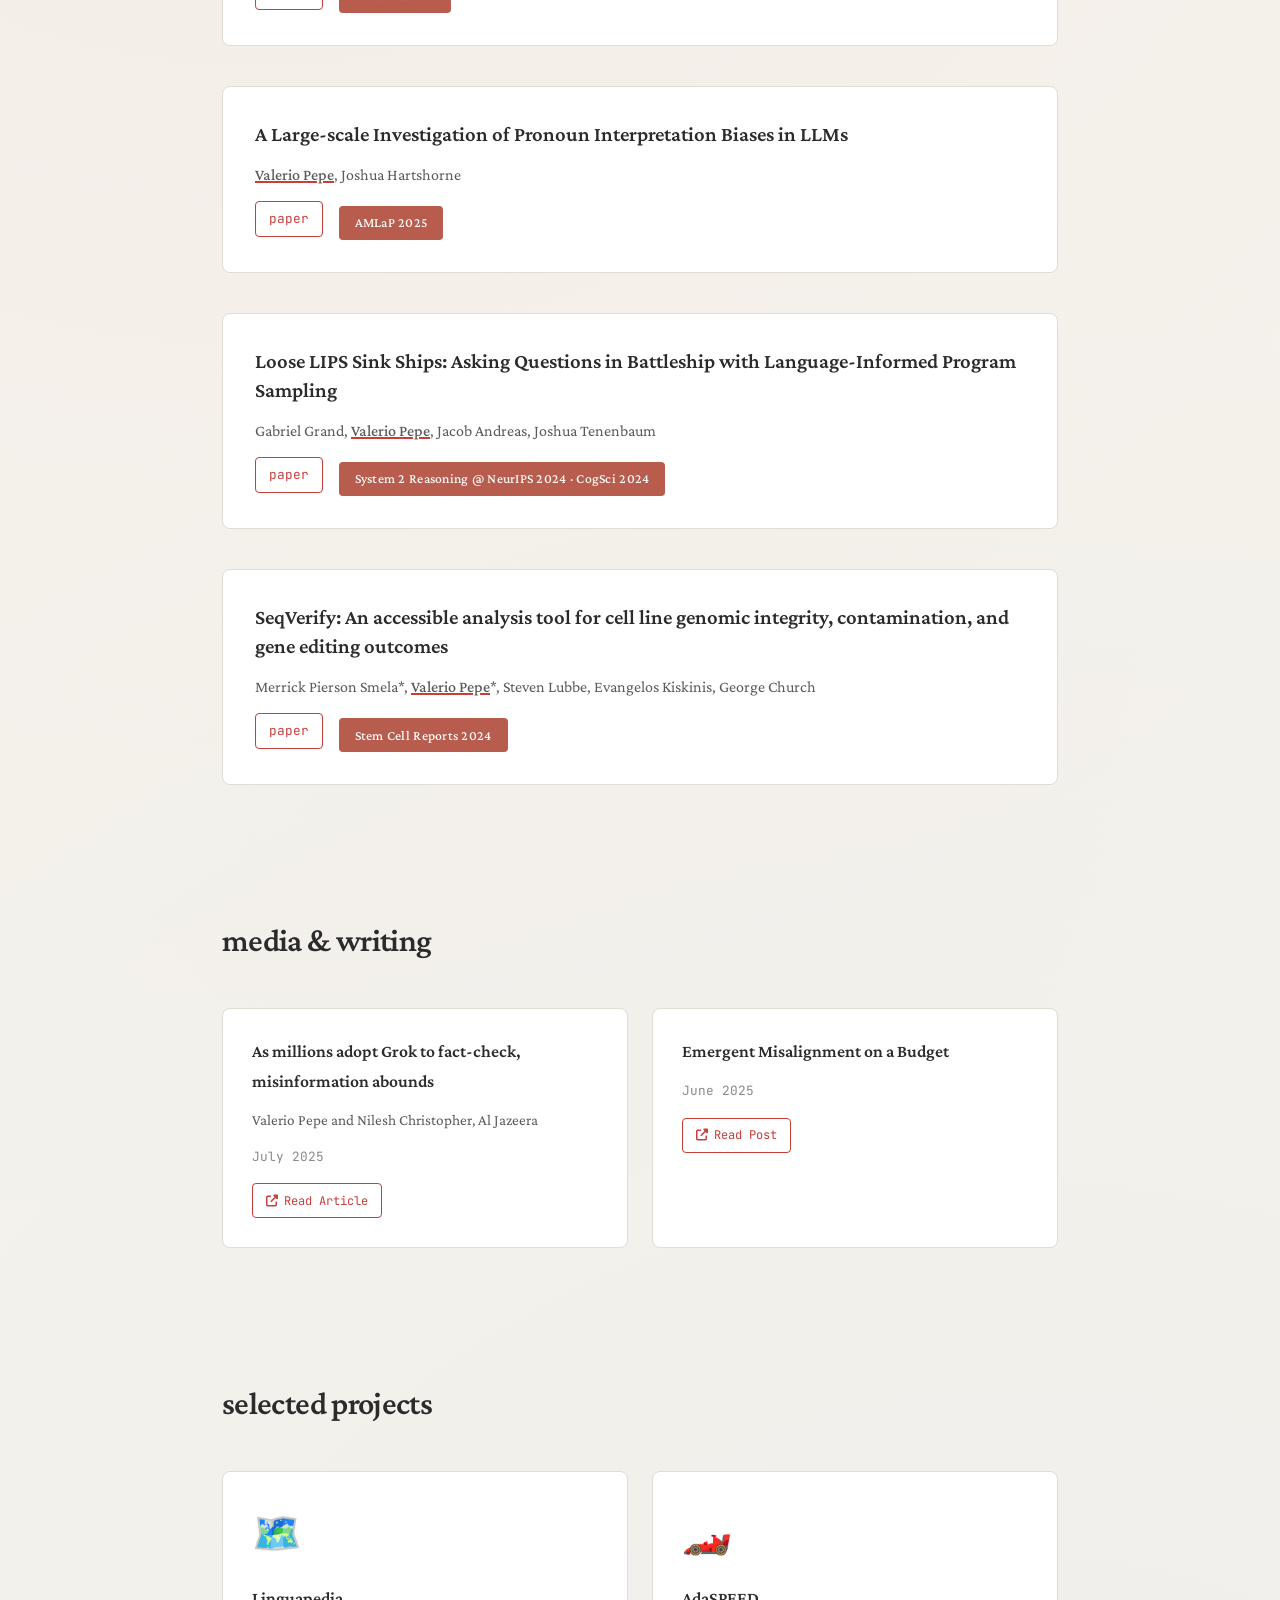
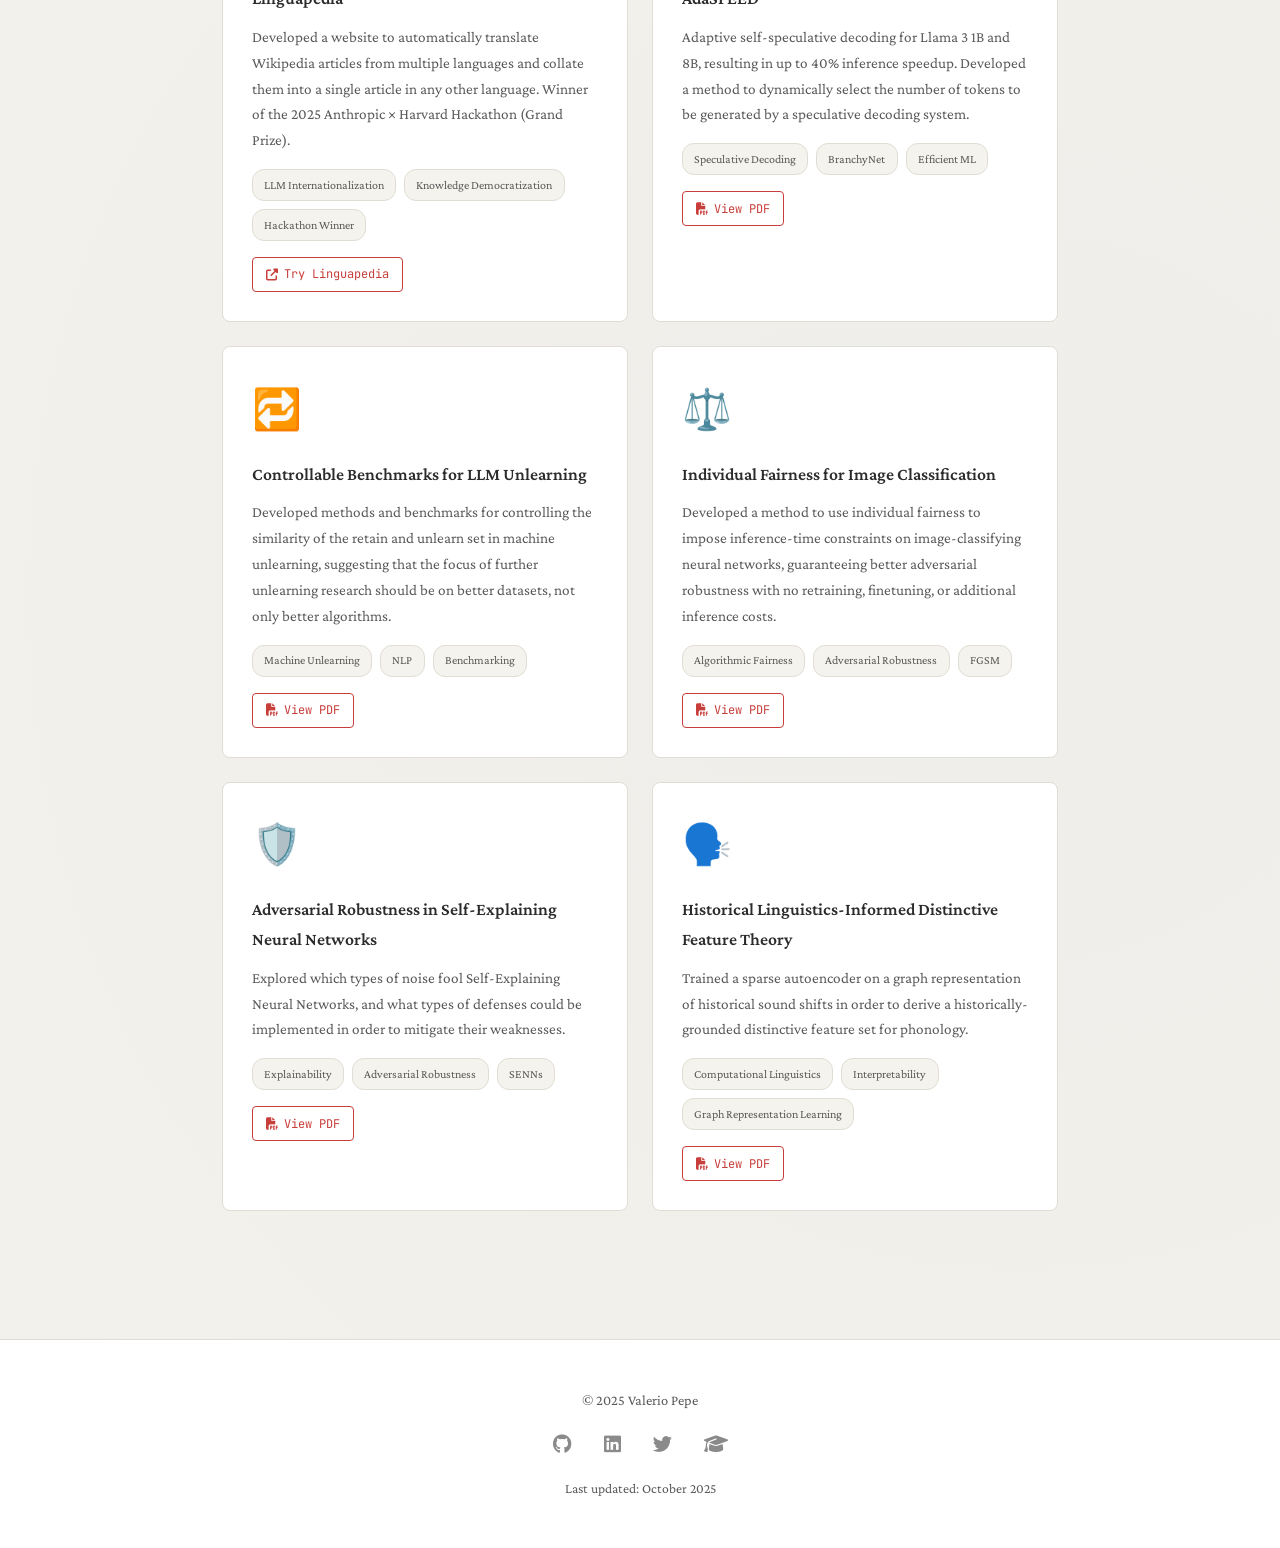
==== commit 865ee49e: "Change website!" ====
--- a/index.html
+++ b/index.html
@@ -3,17 +3,28 @@
 <head>
     <meta charset="UTF-8">
     <meta name="viewport" content="width=device-width, initial-scale=1.0">
-    <title>Valerio Pepe</title>
-    <link rel="stylesheet" href="https://cdnjs.cloudflare.com/ajax/libs/font-awesome/6.4.0/css/all.min.css" integrity="sha512-iecdLmaskl7CVkqkXNQ/ZH/XLlvWZOJyj7Yy7tcenmpD1ypASozpmT/E0iPtmFIB46ZmdtAc9eNBvH0H/ZpiBw==" crossorigin="anonymous" referrerpolicy="no-referrer" />
+    <title>Valerio Pepe </title>
+    <link rel="stylesheet" href="https://cdnjs.cloudflare.com/ajax/libs/font-awesome/6.4.0/css/all.min.css">
+    <link rel="preconnect" href="https://fonts.googleapis.com">
+    <link rel="preconnect" href="https://fonts.gstatic.com" crossorigin>
+    <link href="https://fonts.googleapis.com/css2?family=Crimson+Pro:wght@300;400;600&family=JetBrains+Mono:wght@400;500&display=swap" rel="stylesheet">
     <style>
         :root {
-            --primary-color: #063e9e;
-            --secondary-color: #F76C6C;
-            --accent-color: #A8D0E6;
-            --light-bg: #F8F9FA;
-            --dark-text: #2C3E50;
-            --light-text: #ECF0F1;
-            --font-main: 'Segoe UI', Tahoma, Geneva, Verdana, sans-serif;
+            /* Sanzo Wada inspired palette */
+            --bg-primary: #f5f3ed;
+            --bg-secondary: #ffffff;
+            --text-primary: #2b2b2b;
+            --text-secondary: #5a5a5a;
+            --text-tertiary: #8a8a8a;
+            --accent-primary: #c73e3a;
+            --accent-secondary: #4a6fa5;
+            --accent-rust: #b85c4e;
+            --accent-sage: #8b9d83;
+            --accent-gold: #d4a574;
+            --border-color: #e0ddd4;
+            --shadow-sm: 0 1px 3px rgba(0,0,0,0.04);
+            --shadow-md: 0 4px 12px rgba(0,0,0,0.06);
+            --shadow-lg: 0 8px 24px rgba(0,0,0,0.08);
         }
 
         * {
@@ -24,408 +35,519 @@
 
         html {
             scroll-behavior: smooth;
-            scroll-padding-top: 70px;
+            scroll-padding-top: 90px;
         }
 
         body {
-            font-family: var(--font-main);
-            color: var(--dark-text);
-            background-color: var(--light-bg);
-            line-height: 1.6;
+            font-family: 'Crimson Pro', serif;
+            color: var(--text-primary);
+            background: 
+                radial-gradient(circle at 20% 20%, rgba(199, 62, 58, 0.04) 0%, transparent 50%),
+                radial-gradient(circle at 80% 80%, rgba(74, 111, 165, 0.04) 0%, transparent 50%),
+                var(--bg-primary);
+            line-height: 1.7;
+            font-size: 18px;
             overflow-x: hidden;
         }
 
+        /* Animations */
+        @keyframes fadeInUp {
+            from {
+                opacity: 0;
+                transform: translateY(30px);
+            }
+            to {
+                opacity: 1;
+                transform: translateY(0);
+            }
+        }
+
+        @keyframes fadeIn {
+            from { opacity: 0; }
+            to { opacity: 1; }
+        }
+
+        @keyframes slideInLeft {
+            from {
+                opacity: 0;
+                transform: translateX(-30px);
+            }
+            to {
+                opacity: 1;
+                transform: translateX(0);
+            }
+        }
+
+        /* Header */
         header {
-            background-color: var(--primary-color);
-            color: var(--light-text);
-            padding: 0.8rem 0;
+            background: rgba(250, 250, 248, 0.92);
+            backdrop-filter: blur(10px);
+            border-bottom: 1px solid var(--border-color);
+            padding: 1.2rem 0;
             position: sticky;
             top: 0;
-            width: 100%;
             z-index: 1000;
-            box-shadow: 0 2px 8px rgba(0,0,0,0.1);
+            animation: fadeIn 0.6s ease-out;
         }
 
         .header-container {
+            max-width: 900px;
+            margin: 0 auto;
+            padding: 0 2rem;
             display: flex;
             justify-content: space-between;
             align-items: center;
-            max-width: 1000px;
+        }
+
+        .logo {
+            font-family: 'JetBrains Mono', monospace;
+            font-size: 0.95rem;
+            font-weight: 500;
+            color: var(--text-primary);
+            letter-spacing: -0.02em;
+        }
+
+        nav ul {
+            display: flex;
+            list-style: none;
+            gap: 2rem;
+        }
+
+        nav a {
+            color: var(--text-secondary);
+            text-decoration: none;
+            font-size: 0.95rem;
+            transition: color 0.3s ease;
+            position: relative;
+        }
+
+        nav a::after {
+            content: '';
+            position: absolute;
+            bottom: -4px;
+            left: 0;
+            width: 0;
+            height: 1px;
+            background: var(--accent-primary);
+            transition: width 0.3s ease;
+        }
+
+        nav a:hover {
+            color: var(--accent-primary);
+        }
+
+        nav a:hover::after {
+            width: 100%;
+        }
+
+        /* Hero Section */
+        .hero {
+            max-width: 900px;
             margin: 0 auto;
-            padding: 0 1.5rem;
-        }
-
-        .logo {
+            padding: 5rem 2rem 4rem;
+            animation: fadeInUp 0.8s ease-out;
+            display: flex;
+            gap: 3rem;
+            align-items: flex-start;
+        }
+
+        .profile-photo {
+            flex-shrink: 0;
+            width: 200px;
+            height: 200px;
+            border-radius: 50%;
+            overflow: hidden;
+            border: 4px solid var(--bg-secondary);
+            box-shadow: var(--shadow-lg);
+            animation: fadeIn 0.8s ease-out 0.2s backwards;
+        }
+
+        .profile-photo img {
+            width: 100%;
+            height: 100%;
+            object-fit: cover;
+        }
+
+        .hero-text {
+            flex: 1;
+        }
+
+        .hero-content h1 {
+            font-size: 3.5rem;
+            font-weight: 600;
+            color: var(--text-primary);
+            margin-bottom: 1rem;
+            line-height: 1.1;
+            letter-spacing: -0.03em;
+        }
+
+        .hero-subtitle {
+            font-size: 1.3rem;
+            color: var(--text-secondary);
+            margin-bottom: 2rem;
+            font-weight: 300;
+        }
+
+        .hero-description {
+            font-size: 1.05rem;
+            color: var(--text-secondary);
+            max-width: 700px;
+            line-height: 1.8;
+            margin-bottom: 2rem;
+        }
+
+        .hero-description p {
+            margin-bottom: 1.2rem;
+        }
+
+        .hero-description a {
+            color: var(--accent-primary);
+            text-decoration: none;
+            border-bottom: 1px solid transparent;
+            transition: border-color 0.3s ease;
+        }
+
+        .hero-description a:hover {
+            border-bottom-color: var(--accent-primary);
+        }
+
+        .social-links {
+            display: flex;
+            gap: 1.5rem;
+            margin-top: 2rem;
+        }
+
+        .social-links a {
+            color: var(--text-tertiary);
+            font-size: 1.3rem;
+            transition: all 0.3s ease;
+            display: inline-flex;
+            align-items: center;
+            gap: 0.5rem;
+        }
+
+        .social-links a:hover {
+            color: var(--accent-primary);
+            transform: translateY(-2px);
+        }
+
+        /* Section */
+        .section {
+            max-width: 900px;
+            margin: 0 auto;
+            padding: 4rem 2rem;
+        }
+
+        .section-title {
+            font-size: 2rem;
+            font-weight: 600;
+            color: var(--text-primary);
+            margin-bottom: 2.5rem;
+            letter-spacing: -0.02em;
+            animation: slideInLeft 0.6s ease-out;
+        }
+
+        /* Publications */
+        .publications-list {
+            display: flex;
+            flex-direction: column;
+            gap: 2.5rem;
+        }
+
+        .publication {
+            background: var(--bg-secondary);
+            border: 1px solid var(--border-color);
+            border-radius: 8px;
+            padding: 2rem;
+            transition: all 0.3s ease;
+            animation: fadeInUp 0.6s ease-out backwards;
+        }
+
+        .publication:nth-child(1) { animation-delay: 0.1s; }
+        .publication:nth-child(2) { animation-delay: 0.2s; }
+        .publication:nth-child(3) { animation-delay: 0.3s; }
+        .publication:nth-child(4) { animation-delay: 0.4s; }
+        .publication:nth-child(5) { animation-delay: 0.5s; }
+        .publication:nth-child(6) { animation-delay: 0.6s; }
+
+        .publication:hover {
+            box-shadow: var(--shadow-lg);
+            border-color: var(--accent-primary);
+            transform: translateY(-2px);
+        }
+
+        .pub-title {
             font-size: 1.3rem;
             font-weight: 600;
-        }
-
-        nav ul {
-            display: flex;
-            list-style: none;
+            color: var(--text-primary);
+            margin-bottom: 0.8rem;
+            line-height: 1.4;
+        }
+
+        .pub-authors {
+            color: var(--text-secondary);
+            margin-bottom: 0.6rem;
+            font-size: 1rem;
+        }
+
+        .pub-authors .author-name {
+            text-decoration: underline;
+            text-decoration-color: var(--accent-primary);
+            text-decoration-thickness: 2px;
+            font-weight: 500;
+        }
+
+        .pub-venue {
+            display: inline-block;
+            background: var(--accent-rust);
+            color: white;
+            padding: 0.35rem 1rem;
+            border-radius: 4px;
+            font-size: 0.85rem;
+            font-weight: 500;
+            margin-top: 0.5rem;
+            letter-spacing: 0.02em;
+        }
+
+        .pub-links {
+            display: flex;
+            gap: 1rem;
+            margin-top: 1rem;
+            flex-wrap: wrap;
+            align-items: center;
+        }
+
+        .pub-link {
+            font-family: 'JetBrains Mono', monospace;
+            font-size: 0.8rem;
+            color: var(--accent-primary);
+            text-decoration: none;
+            padding: 0.4rem 0.8rem;
+            border: 1px solid var(--accent-primary);
+            border-radius: 4px;
+            transition: all 0.3s ease;
+        }
+
+        .pub-link:hover {
+            background: var(--accent-primary);
+            color: white;
+        }
+
+        .pub-venue-inline {
+            display: inline-flex;
+            align-items: center;
+            gap: 1rem;
+        }
+
+        /* Media & Projects */
+        .media-grid, .projects-grid {
+            display: grid;
+            grid-template-columns: repeat(auto-fill, minmax(280px, 1fr));
             gap: 1.5rem;
-        }
-
-        nav a {
-            color: var(--light-text);
+            animation: fadeInUp 0.6s ease-out 0.2s backwards;
+        }
+
+        .media-item, .project-card {
+            background: var(--bg-secondary);
+            border: 1px solid var(--border-color);
+            border-radius: 8px;
+            padding: 1.8rem;
+            transition: all 0.3s ease;
+        }
+
+        .project-emoji {
+            font-size: 2.5rem;
+            margin-bottom: 1rem;
+            display: block;
+        }
+
+        .media-item:hover, .project-card:hover {
+            box-shadow: var(--shadow-md);
+            transform: translateY(-2px);
+        }
+
+        .media-title, .project-title {
+            font-size: 1.1rem;
+            font-weight: 600;
+            color: var(--text-primary);
+            margin-bottom: 0.6rem;
+        }
+
+        .media-source, .project-description {
+            color: var(--text-secondary);
+            font-size: 0.95rem;
+            margin-bottom: 0.8rem;
+        }
+
+        .media-date {
+            font-family: 'JetBrains Mono', monospace;
+            font-size: 0.8rem;
+            color: var(--text-tertiary);
+        }
+
+        .media-links {
+            display: flex;
+            gap: 0.8rem;
+            margin-top: 1rem;
+        }
+
+        .media-link {
+            font-family: 'JetBrains Mono', monospace;
+            font-size: 0.75rem;
+            color: var(--accent-primary);
             text-decoration: none;
-            font-weight: 500;
+            padding: 0.4rem 0.8rem;
+            border: 1px solid var(--accent-primary);
+            border-radius: 4px;
             transition: all 0.3s ease;
-        }
-
-        nav a:hover {
-            color: var(--secondary-color);
-        }
-
-        .hero {
-            max-width: 1000px;
+            display: inline-flex;
+            align-items: center;
+            gap: 0.4rem;
+        }
+
+        .media-link:hover {
+            background: var(--accent-primary);
+            color: white;
+        }
+
+        .project-tags {
+            display: flex;
+            flex-wrap: wrap;
+            gap: 0.5rem;
+            margin-top: 1rem;
+        }
+
+        .project-tag {
+            font-size: 0.75rem;
+            background: var(--bg-primary);
+            color: var(--text-secondary);
+            padding: 0.3rem 0.7rem;
+            border-radius: 12px;
+            border: 1px solid var(--border-color);
+        }
+
+        .project-links {
+            display: flex;
+            gap: 0.8rem;
+            margin-top: 1rem;
+        }
+
+        .project-link {
+            font-family: 'JetBrains Mono', monospace;
+            font-size: 0.75rem;
+            color: var(--accent-primary);
+            text-decoration: none;
+            padding: 0.4rem 0.8rem;
+            border: 1px solid var(--accent-primary);
+            border-radius: 4px;
+            transition: all 0.3s ease;
+            display: inline-flex;
+            align-items: center;
+            gap: 0.4rem;
+        }
+
+        .project-link:hover {
+            background: var(--accent-primary);
+            color: white;
+        }
+
+        /* Experience */
+        /* Footer */
+        footer {
+            background: var(--bg-secondary);
+            border-top: 1px solid var(--border-color);
+            padding: 3rem 2rem;
+            margin-top: 4rem;
+            text-align: center;
+        }
+
+        .footer-content {
+            max-width: 900px;
             margin: 0 auto;
-            padding: 3rem 1.5rem;
-            display: flex;
-            flex-wrap: wrap;
-            gap: 2.5rem;
-        }
-
-        .profile-image {
-            float: right;
-            max-width: 320px;
-            border-radius: 8px;
-            box-shadow: 0 8px 16px rgba(0,0,0,0.1);
-            margin-left: 2rem;
-            margin-bottom: 1rem;
-            overflow: hidden;
-        }
-
-        .profile-image img {
-            width: 100%;
-            height: auto;
-            display: block;
-        }
-
-        .hero-content {
-            flex: 1;
-            min-width: 300px;
-        }
-
-        .hero-content h1 {
-            font-size: 2.2rem;
-            margin-bottom: 0.8rem;
-            color: var(--primary-color);
-        }
-
-        .hero-content p {
-            margin-bottom: 1rem;
-            font-size: 1rem;
-        }
-
-        .section {
-            max-width: 1000px;
-            margin: 0 auto;
-            padding: 1rem 1.5rem;
-        }
-
-        .section-title {
-            font-size: 1.8rem;
-            margin-bottom: 1.5rem;
-            color: var(--primary-color);
-            position: relative;
-            padding-bottom: 0.5rem;
-        }
-
-        .section-title::after {
-            content: '';
-            position: absolute;
-            bottom: 0;
-            left: 0;
-            width: 80px;
-            height: 3px;
-            background-color: var(--secondary-color);
-        }
-
-        .publications {
-            margin-top: 1.5rem;
-        }
-
-        .publication-item {
-            background-color: white;
-            padding: 1.2rem;
-            border-radius: 8px;
-            box-shadow: 0 3px 5px rgba(0,0,0,0.05);
-            margin-bottom: 1.2rem;
-            transition: transform 0.2s ease;
-        }
-
-        .publication-item:hover {
-            transform: translateY(-2px);
-            box-shadow: 0 5px 10px rgba(0,0,0,0.08);
-        }
-
-        .publication-title {
-            font-weight: bold;
-            margin-bottom: 0.5rem;
-            color: var(--primary-color);
-        }
-
-        .publication-authors {
-            margin-bottom: 0.4rem;
-        }
-
-        .highlight-author {
-            text-decoration: underline;
-            font-weight: 600;
-        }
-
-        .publication-venue {
-            font-style: italic;
-            margin-bottom: 0.4rem;
-            font-size: 0.95rem;
-        }
-
-        .publication-links {
-            display: flex;
-            gap: 1rem;
-            margin-top: 0.5rem;
-        }
-
-        .publication-links a {
-            color: var(--secondary-color);
-            text-decoration: none;
-            font-weight: 500;
-            transition: color 0.2s ease;
-        }
-
-        .publication-links a:hover {
-            color: var(--primary-color);
-        }
-
-        .projects {
-            display: grid;
-            grid-template-columns: repeat(auto-fit, minmax(280px, 1fr));
-            gap: 1.5rem;
-            margin-top: 1.5rem;
-        }
-
-        .project-card {
-            background-color: white;
-            border-radius: 8px;
-            overflow: hidden;
-            box-shadow: 0 3px 8px rgba(0,0,0,0.08);
-            transition: transform 0.2s ease;
-        }
-
-        .project-card:hover {
-            transform: translateY(-3px);
-            box-shadow: 0 8px 16px rgba(0,0,0,0.12);
-        }
-
-        .project-image {
-            width: 100%;
-            height: 160px;
-            background-color: var(--accent-color);
+            color: var(--text-secondary);
+            font-size: 0.9rem;
+        }
+
+        .footer-links {
+            display: flex;
+            justify-content: center;
+            gap: 2rem;
+            margin-top: 1rem;
+        }
+
+        .footer-links a {
+            color: var(--text-tertiary);
+            font-size: 1.2rem;
+            transition: color 0.3s ease;
+        }
+
+        .footer-links a:hover {
+            color: var(--accent-primary);
+        }
+
+        /* Back to top */
+        .back-to-top {
+            position: fixed;
+            bottom: 2rem;
+            right: 2rem;
+            width: 48px;
+            height: 48px;
+            background: var(--accent-primary);
+            color: white;
+            border-radius: 50%;
             display: flex;
             align-items: center;
             justify-content: center;
-        }
-
-        .project-content {
-            padding: 1.2rem;
-        }
-
-        .project-title {
-            font-weight: 600;
-            margin-bottom: 0.4rem;
-            color: var(--primary-color);
-        }
-
-        .project-description {
-            color: var(--dark-text);
-            margin-bottom: 0.8rem;
-            font-size: 0.95rem;
-        }
-
-        .project-tags {
-            display: flex;
-            flex-wrap: wrap;
-            gap: 0.5rem;
-            margin-bottom: 1rem;
-        }
-
-        .project-tag {
-            background-color: var(--accent-color);
-            color: var(--primary-color);
-            padding: 0.2rem 0.5rem;
-            border-radius: 4px;
-            font-size: 0.75rem;
-            font-weight: 500;
-        }
-
-        .project-links {
-            display: flex;
-            gap: 1rem;
-        }
-
-        .project-links a {
-            color: var(--secondary-color);
             text-decoration: none;
-            font-weight: 500;
-            transition: color 0.2s ease;
-            display: inline-flex;
-            align-items: center;
-            gap: 0.3rem;
-        }
-
-        .project-links a:hover {
-            color: var(--primary-color);
-        }
-
-        .contact {
-            display: grid;
-            grid-template-columns: repeat(auto-fit, minmax(200px, 1fr));
-            gap: 1.5rem;
-            margin-top: 1.5rem;
-        }
-
-        .contact-method {
-            display: flex;
-            align-items: center;
-            gap: 0.8rem;
-            transition: transform 0.2s ease;
-        }
-
-        .contact-method:hover {
-            transform: translateY(-2px);
-        }
-
-        .contact-icon {
-            font-size: 1.3rem;
-            color: var(--secondary-color);
-        }
-
-        .contact-info a {
-            color: var(--primary-color);
-            text-decoration: none;
-            font-weight: 500;
-            transition: color 0.2s ease;
-        }
-
-        .contact-info a:hover {
-            color: var(--secondary-color);
-        }
-
-        footer {
-            background-color: var(--primary-color);
-            color: var(--light-text);
-            text-align: center;
-            padding: 1.5rem 0;
-            margin-top: 1rem;
-        }
-
-        .footer-content {
-            max-width: 1000px;
-            margin: 0 auto;
-            padding: 0 1.5rem;
-        }
-
-        .social-links {
-            display: flex;
-            justify-content: center;
-            gap: 1.2rem;
-            margin: 1rem 0;
-        }
-
-        .social-links a {
-            color: var(--light-text);
-            font-size: 1rem;
-            transition: color 0.2s ease;
-        }
-
-        .social-links a:hover {
-            color: var(--secondary-color);
-        }
-
-        .back-to-top {
-            position: fixed;
-            bottom: 1.5rem;
-            right: 1.5rem;
-            background-color: var(--secondary-color);
-            color: white;
-            width: 2.5rem;
-            height: 2.5rem;
-            border-radius: 50%;
-            display: flex;
-            justify-content: center;
-            align-items: center;
-            text-decoration: none;
-            transition: all 0.2s ease;
             opacity: 0;
-            transform: translateY(20px);
             pointer-events: none;
-            box-shadow: 0 3px 8px rgba(0,0,0,0.2);
+            transition: all 0.3s ease;
+            box-shadow: var(--shadow-md);
         }
 
         .back-to-top.visible {
             opacity: 1;
-            transform: translateY(0);
-            pointer-events: auto;
+            pointer-events: all;
         }
 
         .back-to-top:hover {
-            background-color: var(--primary-color);
-        }
-
-        a {
-            color: var(--secondary-color);
-            text-decoration: none;
-            transition: color 0.2s ease;
-        }
-
-        a:hover {
-            color: var(--primary-color);
-        }
-
-        .about-content {
-            overflow: hidden;
-        }
-
-        /* Responsive styles */
-        @media screen and (max-width: 768px) {
-            .profile-image {
-                float: none;
-                margin: 0 auto 1.5rem;
-                display: block;
-            }
-
-            .hero-content {
+            transform: translateY(-4px);
+            box-shadow: var(--shadow-lg);
+        }
+
+        /* Responsive */
+        @media (max-width: 768px) {
+            html {
+                font-size: 16px;
+            }
+
+            .hero {
+                padding: 3rem 1.5rem 2rem;
+                flex-direction: column;
+                align-items: center;
                 text-align: center;
             }
 
-            .section-title::after {
-                left: 50%;
-                transform: translateX(-50%);
-            }
-
-            nav ul {
+            .profile-photo {
+                width: 160px;
+                height: 160px;
+            }
+
+            .hero-content h1 {
+                font-size: 2.5rem;
+            }
+
+            .social-links {
+                justify-content: center;
+            }
+
+            .section {
+                padding: 3rem 1.5rem;
+            }
+
+            .header-container, nav ul {
+                flex-direction: column;
                 gap: 1rem;
-            }
-        }
-
-        @media screen and (max-width: 576px) {
-            .header-container {
-                flex-direction: column;
-                gap: 0.8rem;
-                padding: 0.8rem;
-            }
-
-            .logo {
-                font-size: 1.2rem;
-            }
-
-            nav ul {
-                gap: 0.8rem;
-            }
-
-            nav a {
-                font-size: 0.9rem;
             }
         }
     </style>
@@ -436,227 +558,221 @@
             <div class="logo">Valerio Pepe</div>
             <nav>
                 <ul>
-                    <li><a href="#about">About</a></li>
-                    <li><a href="#publications">Publications</a></li>
-                    <li><a href="#projects">Projects</a></li>
-                    <li><a href="#contact">Contact</a></li>
+                    <li><a href="#about">about</a></li>
+                    <li><a href="#publications">publications</a></li>
+                    <li><a href="#media">media</a></li>
+                    <li><a href="#projects">projects</a></li>
                 </ul>
             </nav>
         </div>
     </header>
 
-    <section id="about" class="hero section">
-        <div class="about-content">
-            <div class="profile-image">
-                <img src="valerio-vertical.png" alt="Profile Picture">
-            </div>
-            
-            <div class="hero-content">
-                <h1>Valerio Pepe</h1>
-                <p>I am an undergraduate student at <a href="https://seas.harvard.edu/">Harvard University</a> in the class of 2026, studying towards a concurrent BA/MS in Computer Science and Mind, Brain, and Behavior, and advised by <a href="https://www.eecs.harvard.edu/shieber/">Prof. Stuart Shieber</a>.</p>
+    <section class="hero" id="about">
+        <div class="profile-photo">
+            <img src="valerio_circular.png" alt="Valerio Pepe">
+        </div>
+        <div class="hero-text">
+            <h1>Valerio Pepe</h1>
+            <div class="hero-subtitle"> Computer Science · Cognitive Science · Robotics · AI Safety</div>
+            <div class="hero-description">
+                <p>I am an undergraduate student at <a href="https://seas.harvard.edu/" target="_blank">Harvard University</a> in the class of 2026, studying towards a concurrent BA/MS in Computer Science and Mind, Brain, and Behavior, and advised by <a href="https://www.eecs.harvard.edu/shieber/" target="_blank">Prof. Stuart Shieber</a>.</p>
+                
                 <p>I'm broadly passionate about the interface between language and thought, with a focus on the inductive biases that favor language learning and reasoning in both humans and machines. The overarching goal of my research is to develop machines that acquire language and perform reasoning with the compositional flexibility and sample efficiency characteristic of humans.</p>
-                <p>I'm also interested in AI safety from both a technical (interpretability, alignment, control) and a political (preparedness, economic impacts, international collaboration) perspective, and work with the <a href="https://haist.ai/">AI Safety Student Team</a> at Harvard towards these goals.</p>
-                <p>I am currently affiliated with the <a href="https://cocosci.mit.edu/">Computational Cognitive Science Group</a> at MIT Brain & Cognitive Sciences and the <a href="https://lingo.csail.mit.edu/">Language and Intelligence Group</a> at the MIT Computer Science and AI Lab, where I am fortunate to be supervised by <a href="https://www.gabegrand.com/">Gabriel Grand</a>, <a href="https://web.mit.edu/cocosci/josh.html">Prof. Joshua Tenenbaum</a>, and <a href="https://www.mit.edu/~jda/">Prof. Jacob Andreas</a>.</p>
-                <p>Previously, I have worked in the <a href="https://churchlab.hms.harvard.edu/">George Church Lab</a> at the Wyss Institute at Harvard, the <a href="https://sabatini.hms.harvard.edu/">Sabatini Lab</a> at Harvard Medical School, and the <a href="https://fieldlinguistics.github.io/team/">Working on Language in the Field (WOLF) Lab</a> at the Harvard Department of Linguistics.</p>
+                
+                <p>I'm also interested in AI safety from both a technical (interpretability, alignment, control) and a political (preparedness, economic impacts, international collaboration) perspective, and work with the <a href="https://haist.ai/" target="_blank">AI Safety Student Team</a> at Harvard towards these goals.</p>
+                
+                <p>I am currently affiliated with the <a href="https://cocosci.mit.edu/" target="_blank">Computational Cognitive Science Group</a> at MIT Brain & Cognitive Sciences and the <a href="https://lingo.csail.mit.edu/" target="_blank">Language and Intelligence Group</a> at the MIT Computer Science and AI Lab, where I am fortunate to be supervised by <a href="https://www.gabegrand.com/" target="_blank">Gabriel Grand</a>, <a href="https://web.mit.edu/cocosci/josh.html" target="_blank">Prof. Joshua Tenenbaum</a>, and <a href="https://www.mit.edu/~jda/" target="_blank">Prof. Jacob Andreas</a>.</p>
+                
+                <p>Previously, I have worked in the <a href="https://churchlab.hms.harvard.edu/" target="_blank">George Church Lab</a> at the Wyss Institute at Harvard, the <a href="https://sabatini.hms.harvard.edu/" target="_blank">Sabatini Lab</a> at Harvard Medical School, and the <a href="https://fieldlinguistics.github.io/team/" target="_blank">Working on Language in the Field (WOLF) Lab</a> at the Harvard Department of Linguistics.</p>
+            </div>
+            <div class="social-links">
+                <a href="mailto:valeriopepe@college.harvard.edu" title="Email"><i class="fas fa-envelope"></i> valeriopepe@college.harvard.edu</a>
+                <a href="https://github.com/vpepe" target="_blank" title="GitHub"><i class="fab fa-github"></i></a>
+                <a href="https://www.linkedin.com/in/valerio-pepe/" target="_blank" title="LinkedIn"><i class="fab fa-linkedin"></i></a>
+                <a href="https://twitter.com/valerpepe" target="_blank" title="Twitter"><i class="fab fa-twitter"></i></a>
+                <a href="https://scholar.google.com/citations?user=HWuzs1QAAAAJ&hl=en" target="_blank" title="Google Scholar"><i class="fas fa-graduation-cap"></i></a>
             </div>
         </div>
     </section>
 
-    <section id="publications" class="section">
-        <h2 class="section-title">Publications</h2>
-        
-        <div class="publications">
-            <div class="publication-item">
-                <div class="publication-title">A Llama Sunk My Battleship! Asking Rational Questions with LLMs via Bayesian Inference</div>
-                <div class="publication-authors">Gabriel Grand, <span class="highlight-author">Valerio Pepe</span>, Jacob Andreas, Joshua B. Tenenbaum</div>
-                <div class="publication-venue">NeurIPS'24, The First Workshop on System-2 Reasoning at Scale (2024)</div>
-                <div class="publication-links">
-                    <a href="https://neurips.cc/virtual/2024/104323" target="_blank"><i class="fas fa-file-pdf"></i> NeurIPS</a>
-                </div>
-            </div>
-            
-            <div class="publication-item">
-                <div class="publication-title">Loose LIPS Sink Ships: Asking Questions in Battleship with Language-Informed Program Sampling</div>
-                <div class="publication-authors">Gabriel Grand, <span class="highlight-author">Valerio Pepe</span>, Jacob Andreas, Joshua B. Tenenbaum</div>
-                <div class="publication-venue">Proceedings of the Annual Meeting of the Cognitive Science Society, 46. (2024)</div>
-                <div class="publication-links">
-                    <a href="https://escholarship.org/uc/item/6gx0t2wj" target="_blank"><i class="fas fa-file-pdf"></i> EScholarship</a>
-                </div>
-            </div>
-            
-            <div class="publication-item">
-                <div class="publication-title">SeqVerify: An accessible analysis tool for cell line genomic integrity, contamination, and gene editing outcomes</div>
-                <div class="publication-authors">Merrick Pierson Smela*, <span class="highlight-author">Valerio Pepe*</span>, Steven Lubbe, Evangelos Kiskinis, George M. Church</div>
-                <div class="publication-venue">Stem Cell Reports. (2024)</div>
-                <div class="publication-links">
-                    <a href="https://www.cell.com/stem-cell-reports/fulltext/S2213-6711(24)00242-X" target="_blank"><i class="fas fa-file-pdf"></i> Stem Cell Reports</a>
-                </div>
-                <p style="font-size: 0.8rem; margin-top: 0.3rem;">* indicates equal contributions by multiple authors.</p>
+    <section class="section" id="publications">
+        <h2 class="section-title">publications</h2>
+        <div class="publications-list">
+            <div class="publication">
+                <div class="pub-title">Shoot First, Ask Questions Later? Building Rational Agents that Explore and Act Like People</div>
+                <div class="pub-authors">
+                    <span class="author-name">Valerio Pepe</span>*, Gabriel Grand*, Jacob Andreas, Joshua Tenenbaum
+                </div>
+                <div class="pub-venue-inline">
+                    <a href="#" class="pub-link" target="_blank">paper</a>
+                    <div class="pub-venue">Under Review</div>
+                </div>
+            </div>
+
+            <div class="publication">
+                <div class="pub-title">AnyTask: An Automated Task and Data Generation Framework for Advancing Sim-to-Real Policy Learning</div>
+                <div class="pub-authors">
+                    Ran Gong*, Xiaohan Zhang*, Jigarkumar Patel*, ..., <span class="author-name">Valerio Pepe</span>, ..., Karl Schmeckpeper
+                </div>
+                <div class="pub-venue-inline">
+                    <a href="#" class="pub-link" target="_blank">paper</a>
+                    <div class="pub-venue">Under Review</div>
+                </div>
+            </div>
+
+            <div class="publication">
+                <div class="pub-title">A Large-scale Investigation of Pronoun Interpretation Biases in LLMs</div>
+                <div class="pub-authors">
+                    <span class="author-name">Valerio Pepe</span>, Joshua Hartshorne
+                </div>
+                <div class="pub-venue-inline">
+                    <a href="https://amlap2025.ff.cuni.cz/wp-content/uploads/sites/131/2025/09/AMLAP_book_of_abstracts.pdf" class="pub-link" target="_blank">paper</a>
+                    <div class="pub-venue">AMLaP 2025</div>
+                </div>
+            </div>
+
+            <div class="publication">
+                <div class="pub-title">Loose LIPS Sink Ships: Asking Questions in Battleship with Language-Informed Program Sampling</div>
+                <div class="pub-authors">
+                    Gabriel Grand, <span class="author-name">Valerio Pepe</span>, Jacob Andreas, Joshua Tenenbaum
+                </div>
+                <div class="pub-venue-inline">
+                    <a href="https://arxiv.org/pdf/2402.19471" class="pub-link" target="_blank">paper</a>
+                    <div class="pub-venue">System 2 Reasoning @ NeurIPS 2024 · CogSci 2024</div>
+                </div>
+            </div>
+
+            <div class="publication">
+                <div class="pub-title">SeqVerify: An accessible analysis tool for cell line genomic integrity, contamination, and gene editing outcomes</div>
+                <div class="pub-authors">
+                    Merrick Pierson Smela*, <span class="author-name">Valerio Pepe</span>*, Steven Lubbe, Evangelos Kiskinis, George Church
+                </div>
+                <div class="pub-venue-inline">
+                    <a href="https://www.cell.com/stem-cell-reports/fulltext/S2213-6711(24)00125-4" class="pub-link" target="_blank">paper</a>
+                    <div class="pub-venue">Stem Cell Reports 2024</div>
+                </div>
             </div>
         </div>
     </section>
 
-    <section id="projects" class="section">
-        <h2 class="section-title">Projects</h2>
-        
-        <div class="projects">
-            <div class="project-card">
-                <div class="project-image">
-                    <div style="font-size: 2.5rem;">🗺️</div>
-                </div>
-                <div class="project-content">
-                    <h3 class="project-title">Linguapedia</h3>
-                    <p class="project-description">Developed a website to automatically translate Wikipedia articles from multiple languages and collate them into a single article in any other language. Winner of the 2025 Anthropic @ Harvard Hackathon. </p>
-                    <div class="project-tags">
-                        <span class="project-tag">LLM Internationalization</span>
-                        <span class="project-tag">Knowledge Democratization</span>
-                        <span class="project-tag">Hackathon</span>
-                    </div>
-                    <div class="project-links">
-                        <a href="https://linguapedia.onrender.com/" target="_blank"><i class="fas fa-file-pdf"></i> Try Linguapedia</a>
-                    </div>
-                </div>
-            </div>
-
-            <div class="project-card">
-                <div class="project-image">
-                    <div style="font-size: 2.5rem;">🏎️</div>
-                </div>
-                <div class="project-content">
-                    <h3 class="project-title">AdaSPEED: Adaptive Self-Speculative Early Exit Decoding</h3>
-                    <p class="project-description">Developed a method to dynamically select the number of tokens to be generated by a speculative decoding system, speeding up inference by up to 40%.</p>
-                    <div class="project-tags">
-                        <span class="project-tag">Speculative Decoding</span>
-                        <span class="project-tag">BranchyNet</span>
-                        <span class="project-tag">Efficient Machine Learning</span>
-                    </div>
-                    <div class="project-links">
-                        <a href="projects/adaspeed.pdf" target="_blank"><i class="fas fa-file-pdf"></i> View PDF</a>
-                    </div>
-                </div>
-            </div>
-
-            <div class="project-card">
-                <div class="project-image">
-                    <div style="font-size: 2.5rem;">🔁</div>
-                </div>
-                <div class="project-content">
-                    <h3 class="project-title">Controllable Benchmarks for LLM Unlearning</h3>
-                    <p class="project-description">Developed methods and benchmarks for controlling the similarity of the retain and unlearn set in machine unlearning, suggesting that the focus of further unlearning research should be on better datasets for unlearning, not only better algorithms.</p>
-                    <div class="project-tags">
-                        <span class="project-tag">Machine Unlearning</span>
-                        <span class="project-tag">Natural Langugage Processing</span>
-                        <span class="project-tag">LLM Benchmarking</span>
-                    </div>
-                    <div class="project-links">
-                        <a href="projects/benchmarks.pdf" target="_blank"><i class="fas fa-file-pdf"></i> View PDF</a>
-                    </div>
-                </div>
-            </div>
-
-            <div class="project-card">
-                <div class="project-image">
-                    <div style="font-size: 2.5rem;">⚖️</div>
-                </div>
-                <div class="project-content">
-                    <h3 class="project-title">Individual Fairness for Image Classification</h3>
-                    <p class="project-description">Developed a method to use individual fairness to impose inference-time constraints on image-classifying neural networks, guaranteeing better adversarial robustness with no retraining, finetuning, or additional inference costs.</p>
-                    <div class="project-tags">
-                        <span class="project-tag">Algorithmic Fairness</span>
-                        <span class="project-tag">Adversarial Robustness</span>
-                        <span class="project-tag">FGSM</span>
-                    </div>
-                    <div class="project-links">
-                        <a href="projects/individual_fairness.pdf" target="_blank"><i class="fas fa-file-pdf"></i> View PDF</a>
-                    </div>
-                </div>
-            </div>
-
-            <div class="project-card">
-                <div class="project-image">
-                    <div style="font-size: 2.5rem;">🛡️</div>
-                </div>
-                <div class="project-content">
-                    <h3 class="project-title">Adversarial Robustness in Self-Explaining Neural Networks</h3>
-                    <p class="project-description">Explored which types of noise fool Self-Explaining Neural Networks, and what types of defenses could be implemented in order to mitigate their weaknesses.</p>
-                    <div class="project-tags">
-                        <span class="project-tag">Explainability</span>
-                        <span class="project-tag">Adversarial Robustness</span>
-                        <span class="project-tag">SENNs</span>
-                    </div>
-                    <div class="project-links">
-                        <a href="projects/senns.pdf" target="_blank"><i class="fas fa-file-pdf"></i> View PDF</a>
-                    </div>
-                </div>
-            </div>
-
-            <div class="project-card">
-                <div class="project-image">
-                    <div style="font-size: 2.5rem;">🗣️</div>
-                </div>
-                <div class="project-content">
-                    <h3 class="project-title">Historical Linguistics-Informed Distinctive Feature Theory</h3>
-                    <p class="project-description">Trained a sparse autoencoder on a graph representation of historical sound shifts in order to derive a historically-grounded distinctive feature set for phonology.</p>
-                    <div class="project-tags">
-                        <span class="project-tag">Computational Linguistics</span>
-                        <span class="project-tag">Interpretability</span>
-                        <span class="project-tag">Graph Representation Learning</span>
-                    </div>
-                    <div class="project-links">
-                        <a href="projects/distinctive_features.pdf" target="_blank"><i class="fas fa-file-pdf"></i> View PDF</a>
-                    </div>
+    <section class="section" id="media">
+        <h2 class="section-title">media & writing</h2>
+        <div class="media-grid">
+            <div class="media-item">
+                <div class="media-title">As millions adopt Grok to fact-check, misinformation abounds</div>
+                <div class="media-source">Valerio Pepe and Nilesh Christopher, Al Jazeera</div>
+                <div class="media-date">July 2025</div>
+                <div class="media-links">
+                    <a href="https://www.aljazeera.com/economy/2025/7/11/as-millions-adopt-grok-to-fact-check-misinformation-abounds" class="media-link" target="_blank"><i class="fas fa-external-link-alt"></i> Read Article</a>
+                </div>
+            </div>
+            <div class="media-item">
+                <div class="media-title">Emergent Misalignment on a Budget</div>
+                <div class="media-source"> </div>
+                <div class="media-date">June 2025</div>
+                <div class="media-links">
+                    <a href="https://www.lesswrong.com/posts/qHudHZNLCiFrygRiy/emergent-misalignment-on-a-budget" class="media-link" target="_blank"><i class="fas fa-external-link-alt"></i> Read Post</a>
                 </div>
             </div>
         </div>
     </section>
 
-    <section id="contact" class="section">
-        <h2 class="section-title">Social Media / Contact</h2>
-        
-        <div class="contact">
-            <div class="contact-method">
-                <div class="contact-icon">
-                    <i class="fab fa-twitter"></i>
-                </div>
-                <div class="contact-info">
-                    <a href="https://twitter.com/valerpepe">Twitter/X</a>
-                </div>
-            </div>
-            
-            <div class="contact-method">
-                <div class="contact-icon">
-                    <i class="fab fa-github"></i>
-                </div>
-                <div class="contact-info">
-                    <a href="https://github.com/vpepe" target="_blank">GitHub</a>
-                </div>
-            </div>
-            
-
-            <div class="contact-method">
-                <div class="contact-icon">
-                    <i class="fab fa-linkedin"></i>
-                </div>
-                <div class="contact-info">
-                    <a href="https://www.linkedin.com/in/valerio-pepe/" target="_blank">LinkedIn</a>
-                </div>
-            </div>
-            
-            <div class="contact-method">
-                <div class="contact-icon">
-                    <i class="fas fa-graduation-cap"></i>
-                </div>
-                <div class="contact-info">
-                    <a href="https://scholar.google.com/citations?user=HWuzs1QAAAAJ&hl=en" target="_blank">Google Scholar</a>
-                </div>
-            </div>
-
-            <div class="contact-method">
-                <div class="contact-icon">
-                    <i class="fas fa-paper-plane"></i>
-                </div>
-                <div class="contact-info">
-                    <a href="mailto:valeriopepe@college.harvard.edu" target="_blank">valeriopepe@college.harvard.edu</a>
+    <section class="section" id="projects">
+        <h2 class="section-title">selected projects</h2>
+        <div class="projects-grid">
+            <div class="project-card">
+                <span class="project-emoji">🗺️</span>
+                <div class="project-title">Linguapedia</div>
+                <div class="project-description">
+                    Developed a website to automatically translate Wikipedia articles from multiple languages and collate them into a single article in any other language. Winner of the 2025 Anthropic × Harvard Hackathon (Grand Prize).
+                </div>
+                <div class="project-tags">
+                    <span class="project-tag">LLM Internationalization</span>
+                    <span class="project-tag">Knowledge Democratization</span>
+                    <span class="project-tag">Hackathon Winner</span>
+                </div>
+                <div class="project-links">
+                    <a href="https://linguapedia.onrender.com/" class="project-link" target="_blank"><i class="fas fa-external-link-alt"></i> Try Linguapedia</a>
+                </div>
+            </div>
+
+            <div class="project-card">
+                <span class="project-emoji">🏎️</span>
+                <div class="project-title">AdaSPEED</div>
+                <div class="project-description">
+                    Adaptive self-speculative decoding for Llama 3 1B and 8B, resulting in up to 40% inference speedup. Developed a method to dynamically select the number of tokens to be generated by a speculative decoding system.
+                </div>
+                <div class="project-tags">
+                    <span class="project-tag">Speculative Decoding</span>
+                    <span class="project-tag">BranchyNet</span>
+                    <span class="project-tag">Efficient ML</span>
+                </div>
+                <div class="project-links">
+                    <a href="https://vpepe.github.io/projects/adaspeed.pdf" class="project-link" target="_blank"><i class="fas fa-file-pdf"></i> View PDF</a>
+                </div>
+            </div>
+
+            <div class="project-card">
+                <span class="project-emoji">🔁</span>
+                <div class="project-title">Controllable Benchmarks for LLM Unlearning</div>
+                <div class="project-description">
+                    Developed methods and benchmarks for controlling the similarity of the retain and unlearn set in machine unlearning, suggesting that the focus of further unlearning research should be on better datasets, not only better algorithms.
+                </div>
+                <div class="project-tags">
+                    <span class="project-tag">Machine Unlearning</span>
+                    <span class="project-tag">NLP</span>
+                    <span class="project-tag">Benchmarking</span>
+                </div>
+                <div class="project-links">
+                    <a href="https://vpepe.github.io/projects/benchmarks.pdf" class="project-link" target="_blank"><i class="fas fa-file-pdf"></i> View PDF</a>
+                </div>
+            </div>
+
+            <div class="project-card">
+                <span class="project-emoji">⚖️</span>
+                <div class="project-title">Individual Fairness for Image Classification</div>
+                <div class="project-description">
+                    Developed a method to use individual fairness to impose inference-time constraints on image-classifying neural networks, guaranteeing better adversarial robustness with no retraining, finetuning, or additional inference costs.
+                </div>
+                <div class="project-tags">
+                    <span class="project-tag">Algorithmic Fairness</span>
+                    <span class="project-tag">Adversarial Robustness</span>
+                    <span class="project-tag">FGSM</span>
+                </div>
+                <div class="project-links">
+                    <a href="https://vpepe.github.io/projects/individual_fairness.pdf" class="project-link" target="_blank"><i class="fas fa-file-pdf"></i> View PDF</a>
+                </div>
+            </div>
+
+            <div class="project-card">
+                <span class="project-emoji">🛡️</span>
+                <div class="project-title">Adversarial Robustness in Self-Explaining Neural Networks</div>
+                <div class="project-description">
+                    Explored which types of noise fool Self-Explaining Neural Networks, and what types of defenses could be implemented in order to mitigate their weaknesses.
+                </div>
+                <div class="project-tags">
+                    <span class="project-tag">Explainability</span>
+                    <span class="project-tag">Adversarial Robustness</span>
+                    <span class="project-tag">SENNs</span>
+                </div>
+                <div class="project-links">
+                    <a href="https://vpepe.github.io/projects/senns.pdf" class="project-link" target="_blank"><i class="fas fa-file-pdf"></i> View PDF</a>
+                </div>
+            </div>
+
+            <div class="project-card">
+                <span class="project-emoji">🗣️</span>
+                <div class="project-title">Historical Linguistics-Informed Distinctive Feature Theory</div>
+                <div class="project-description">
+                    Trained a sparse autoencoder on a graph representation of historical sound shifts in order to derive a historically-grounded distinctive feature set for phonology.
+                </div>
+                <div class="project-tags">
+                    <span class="project-tag">Computational Linguistics</span>
+                    <span class="project-tag">Interpretability</span>
+                    <span class="project-tag">Graph Representation Learning</span>
+                </div>
+                <div class="project-links">
+                    <a href="https://vpepe.github.io/projects/distinctive_features.pdf" class="project-link" target="_blank"><i class="fas fa-file-pdf"></i> View PDF</a>
                 </div>
             </div>
         </div>
@@ -664,13 +780,14 @@
 
     <footer>
         <div class="footer-content">
-            <p>© 2025 Valerio Pepe | Harvard University</p>
-            <div class="social-links">
+            <p>© 2025 Valerio Pepe</p>
+            <div class="footer-links">
                 <a href="https://github.com/vpepe" target="_blank"><i class="fab fa-github"></i></a>
                 <a href="https://www.linkedin.com/in/valerio-pepe/" target="_blank"><i class="fab fa-linkedin"></i></a>
                 <a href="https://twitter.com/valerpepe" target="_blank"><i class="fab fa-twitter"></i></a>
-            </div>
-            <p>Last Updated: March 2025</p>
+                <a href="https://scholar.google.com/citations?user=HWuzs1QAAAAJ&hl=en" target="_blank"><i class="fas fa-graduation-cap"></i></a>
+            </div>
+            <p style="margin-top: 1rem; font-size: 0.85rem;">Last updated: October 2025</p>
         </div>
     </footer>
 
@@ -679,33 +796,48 @@
     </a>
 
     <script>
-        // Back to top button functionality
+        // Back to top button
         const backToTopButton = document.getElementById('backToTop');
         
         window.addEventListener('scroll', () => {
-            if (window.pageYOffset > 300) {
+            if (window.pageYOffset > 400) {
                 backToTopButton.classList.add('visible');
             } else {
                 backToTopButton.classList.remove('visible');
             }
         });
-        
-        // Smooth scrolling for navigation links
+
+        // Smooth scrolling
         document.querySelectorAll('a[href^="#"]').forEach(anchor => {
             anchor.addEventListener('click', function(e) {
                 e.preventDefault();
+                const target = this.getAttribute('href');
                 
-                if (this.getAttribute('href') === '#') {
-                    window.scrollTo({
-                        top: 0,
-                        behavior: 'smooth'
-                    });
+                if (target === '#') {
+                    window.scrollTo({ top: 0, behavior: 'smooth' });
                 } else {
-                    document.querySelector(this.getAttribute('href')).scrollIntoView({
-                        behavior: 'smooth'
-                    });
+                    document.querySelector(target).scrollIntoView({ behavior: 'smooth' });
                 }
             });
+        });
+
+        // Animate elements on scroll
+        const observerOptions = {
+            threshold: 0.1,
+            rootMargin: '0px 0px -50px 0px'
+        };
+
+        const observer = new IntersectionObserver((entries) => {
+            entries.forEach(entry => {
+                if (entry.isIntersecting) {
+                    entry.target.style.opacity = '1';
+                    entry.target.style.transform = 'translateY(0)';
+                }
+            });
+        }, observerOptions);
+
+        document.querySelectorAll('.publication, .project-card, .media-item').forEach(el => {
+            observer.observe(el);
         });
     </script>
 </body>
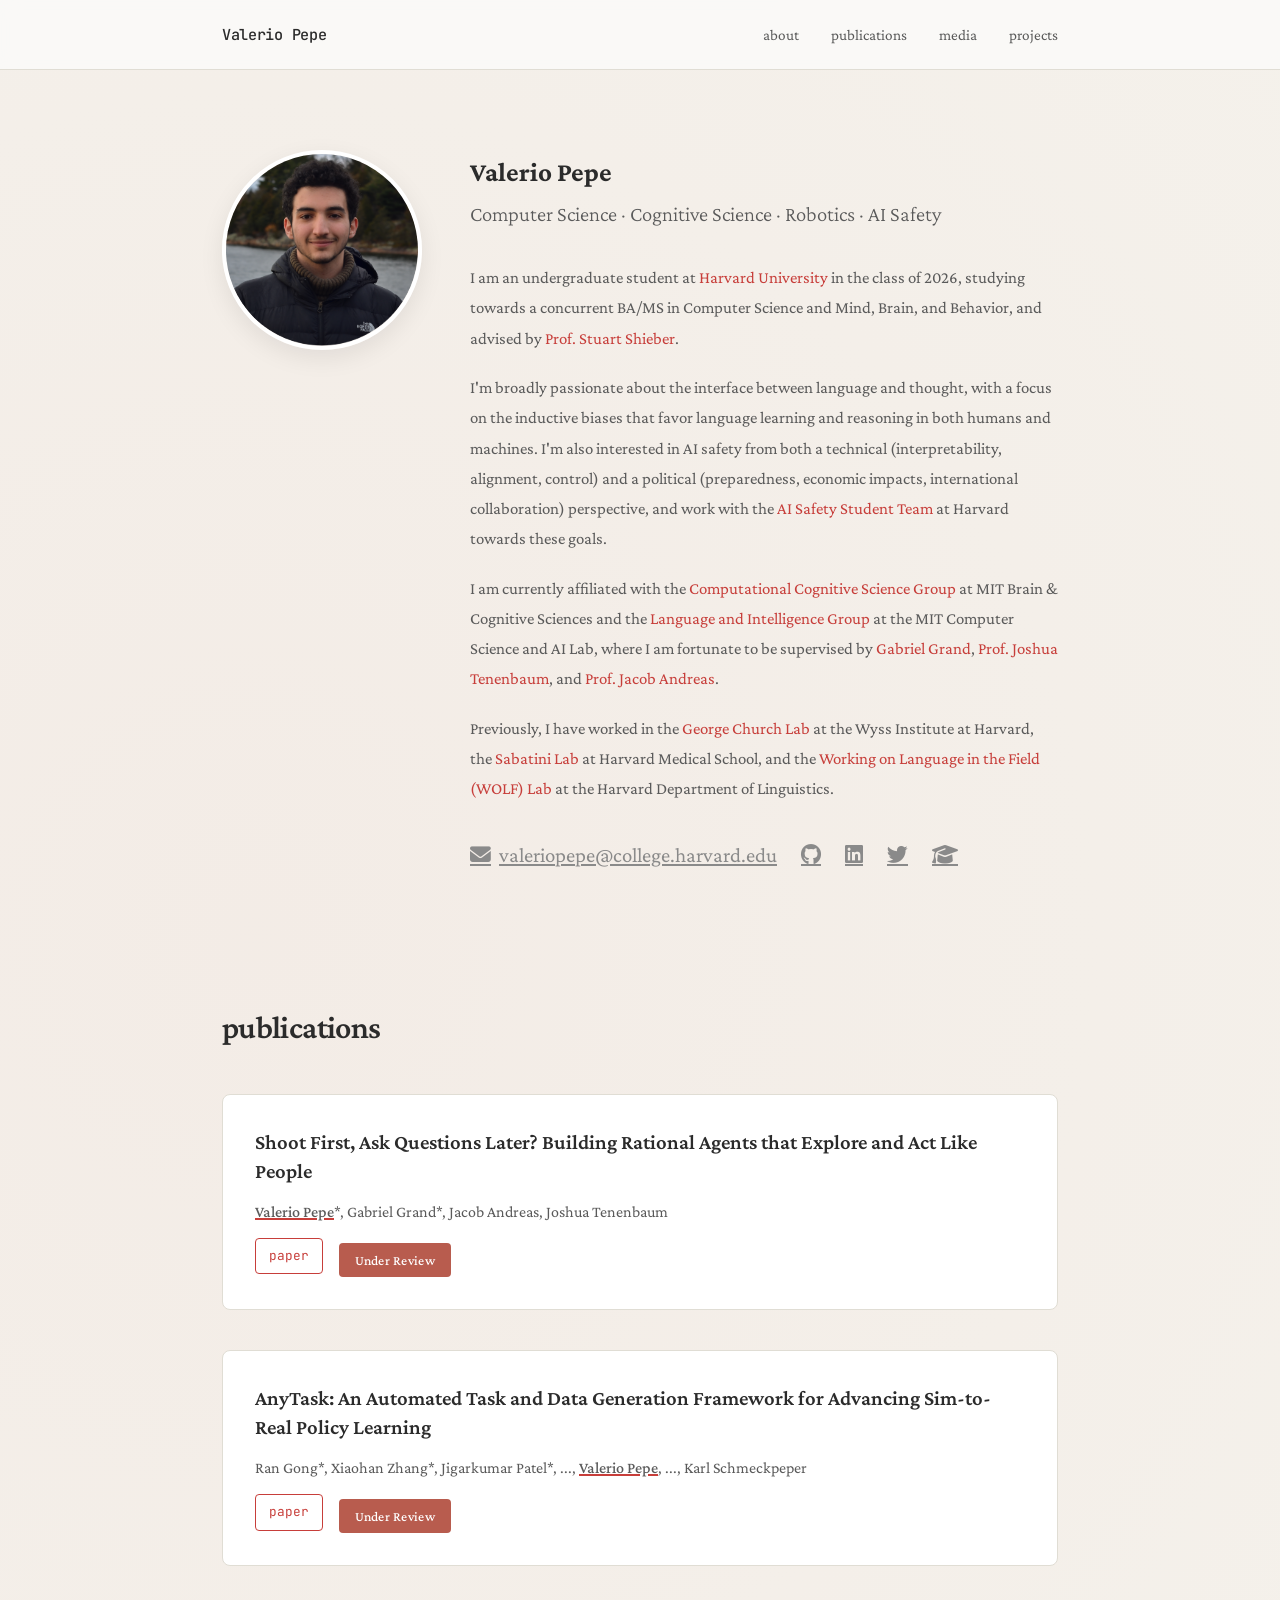
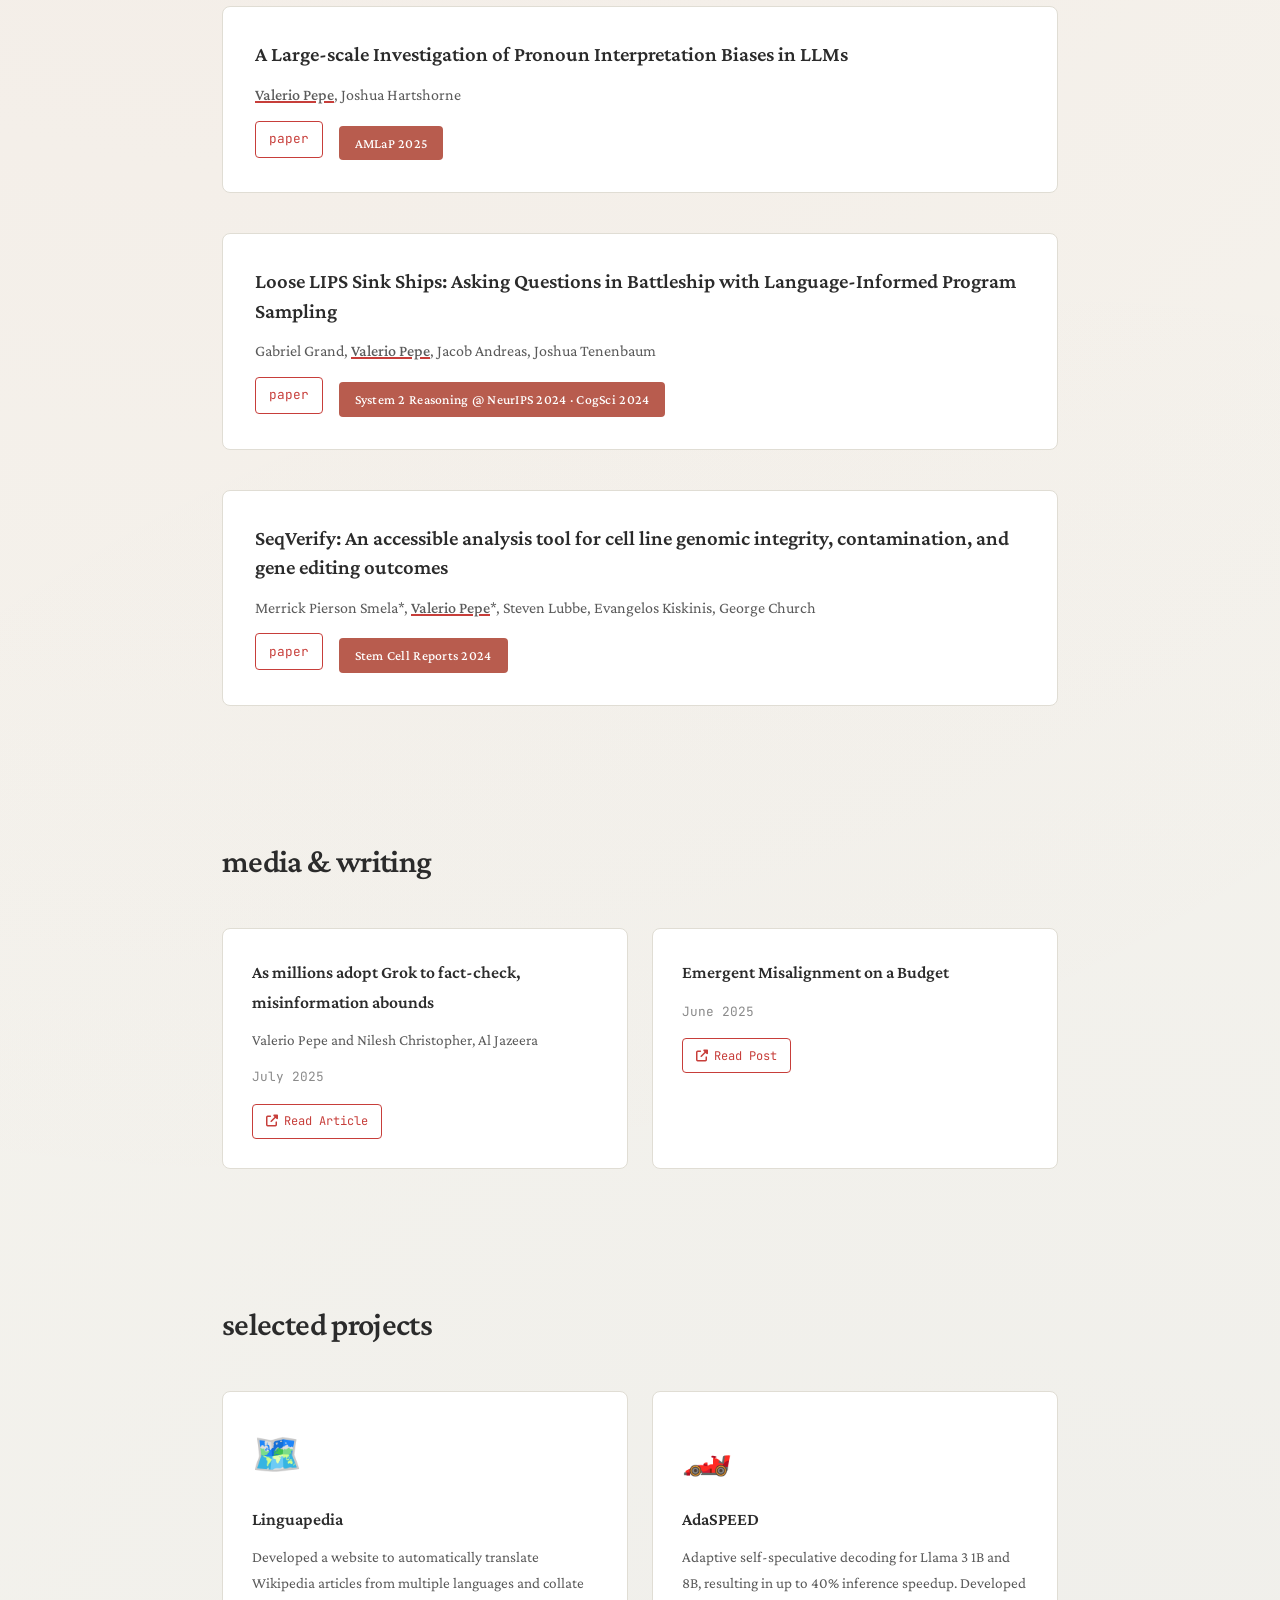
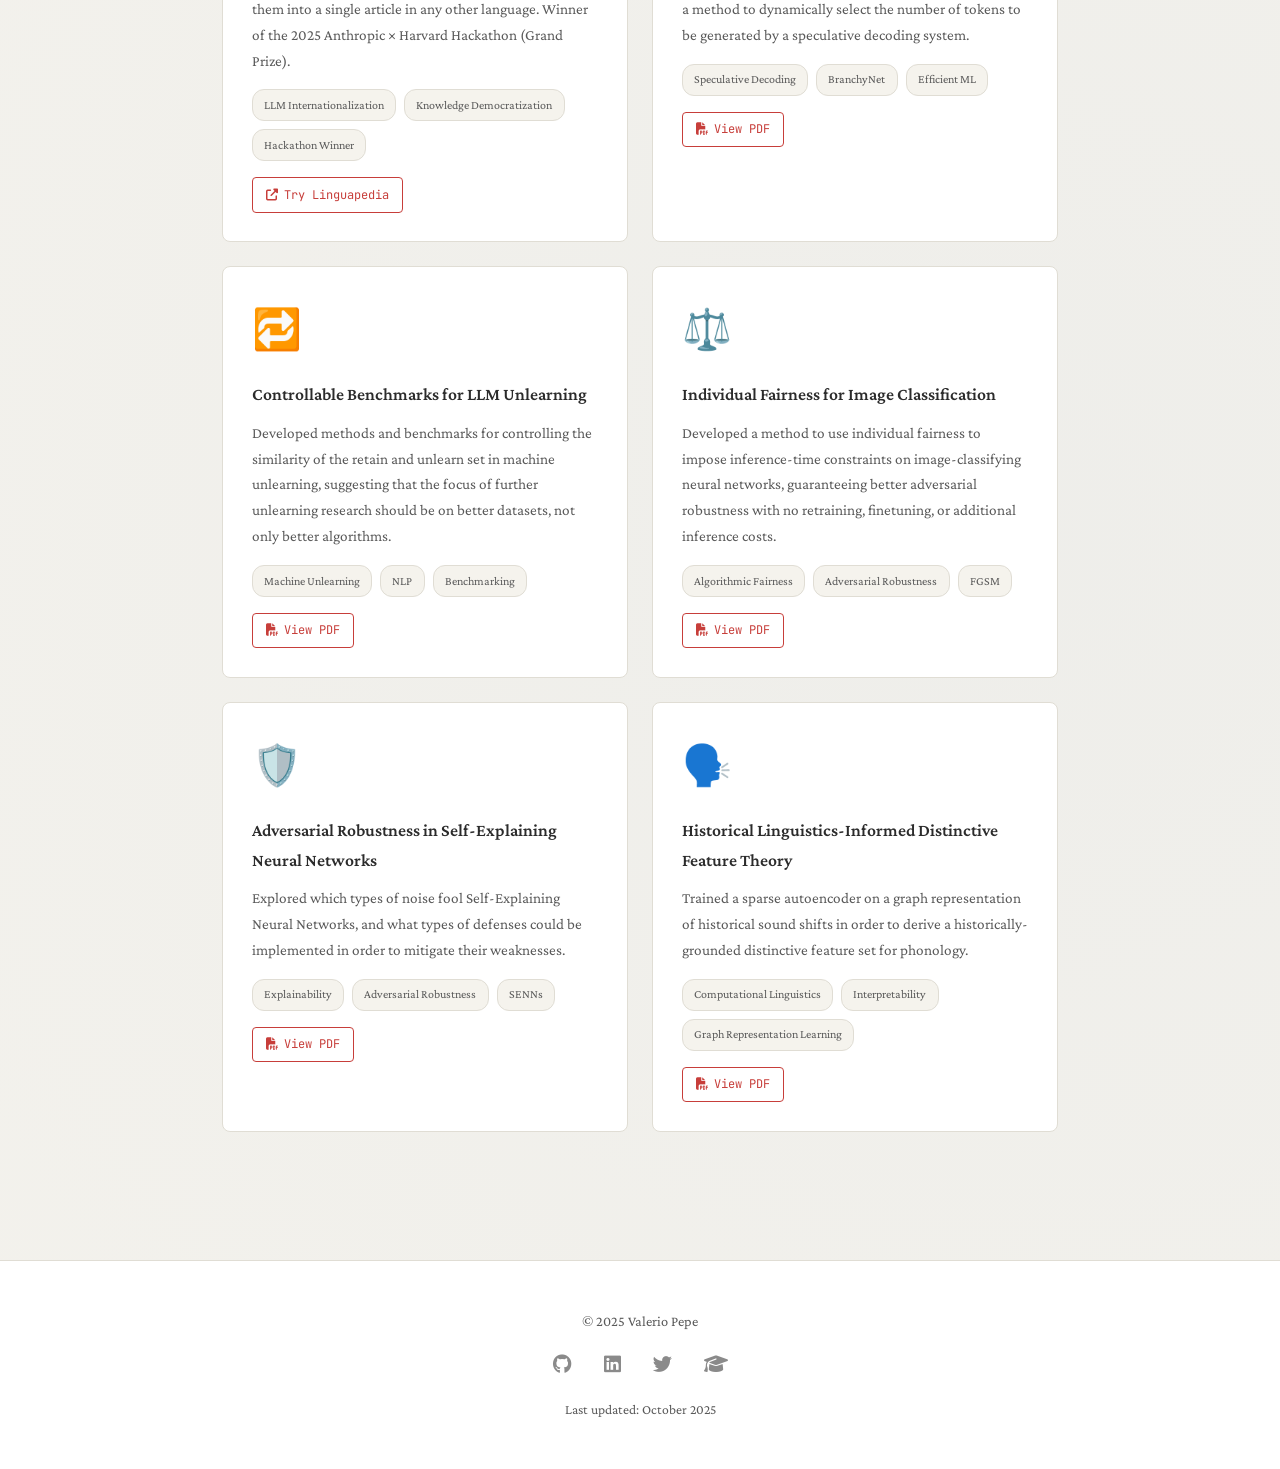
==== commit 405bad85: "Refactor hero description for clarity and conciseness" ====
--- a/index.html
+++ b/index.html
@@ -577,9 +577,7 @@
             <div class="hero-description">
                 <p>I am an undergraduate student at <a href="https://seas.harvard.edu/" target="_blank">Harvard University</a> in the class of 2026, studying towards a concurrent BA/MS in Computer Science and Mind, Brain, and Behavior, and advised by <a href="https://www.eecs.harvard.edu/shieber/" target="_blank">Prof. Stuart Shieber</a>.</p>
                 
-                <p>I'm broadly passionate about the interface between language and thought, with a focus on the inductive biases that favor language learning and reasoning in both humans and machines. The overarching goal of my research is to develop machines that acquire language and perform reasoning with the compositional flexibility and sample efficiency characteristic of humans.</p>
-                
-                <p>I'm also interested in AI safety from both a technical (interpretability, alignment, control) and a political (preparedness, economic impacts, international collaboration) perspective, and work with the <a href="https://haist.ai/" target="_blank">AI Safety Student Team</a> at Harvard towards these goals.</p>
+                <p>I'm broadly passionate about the interface between language and thought, with a focus on the inductive biases that favor language learning and reasoning in both humans and machines. I'm also interested in AI safety from both a technical (interpretability, alignment, control) and a political (preparedness, economic impacts, international collaboration) perspective, and work with the <a href="https://haist.ai/" target="_blank">AI Safety Student Team</a> at Harvard towards these goals. </p>
                 
                 <p>I am currently affiliated with the <a href="https://cocosci.mit.edu/" target="_blank">Computational Cognitive Science Group</a> at MIT Brain & Cognitive Sciences and the <a href="https://lingo.csail.mit.edu/" target="_blank">Language and Intelligence Group</a> at the MIT Computer Science and AI Lab, where I am fortunate to be supervised by <a href="https://www.gabegrand.com/" target="_blank">Gabriel Grand</a>, <a href="https://web.mit.edu/cocosci/josh.html" target="_blank">Prof. Joshua Tenenbaum</a>, and <a href="https://www.mit.edu/~jda/" target="_blank">Prof. Jacob Andreas</a>.</p>
                 
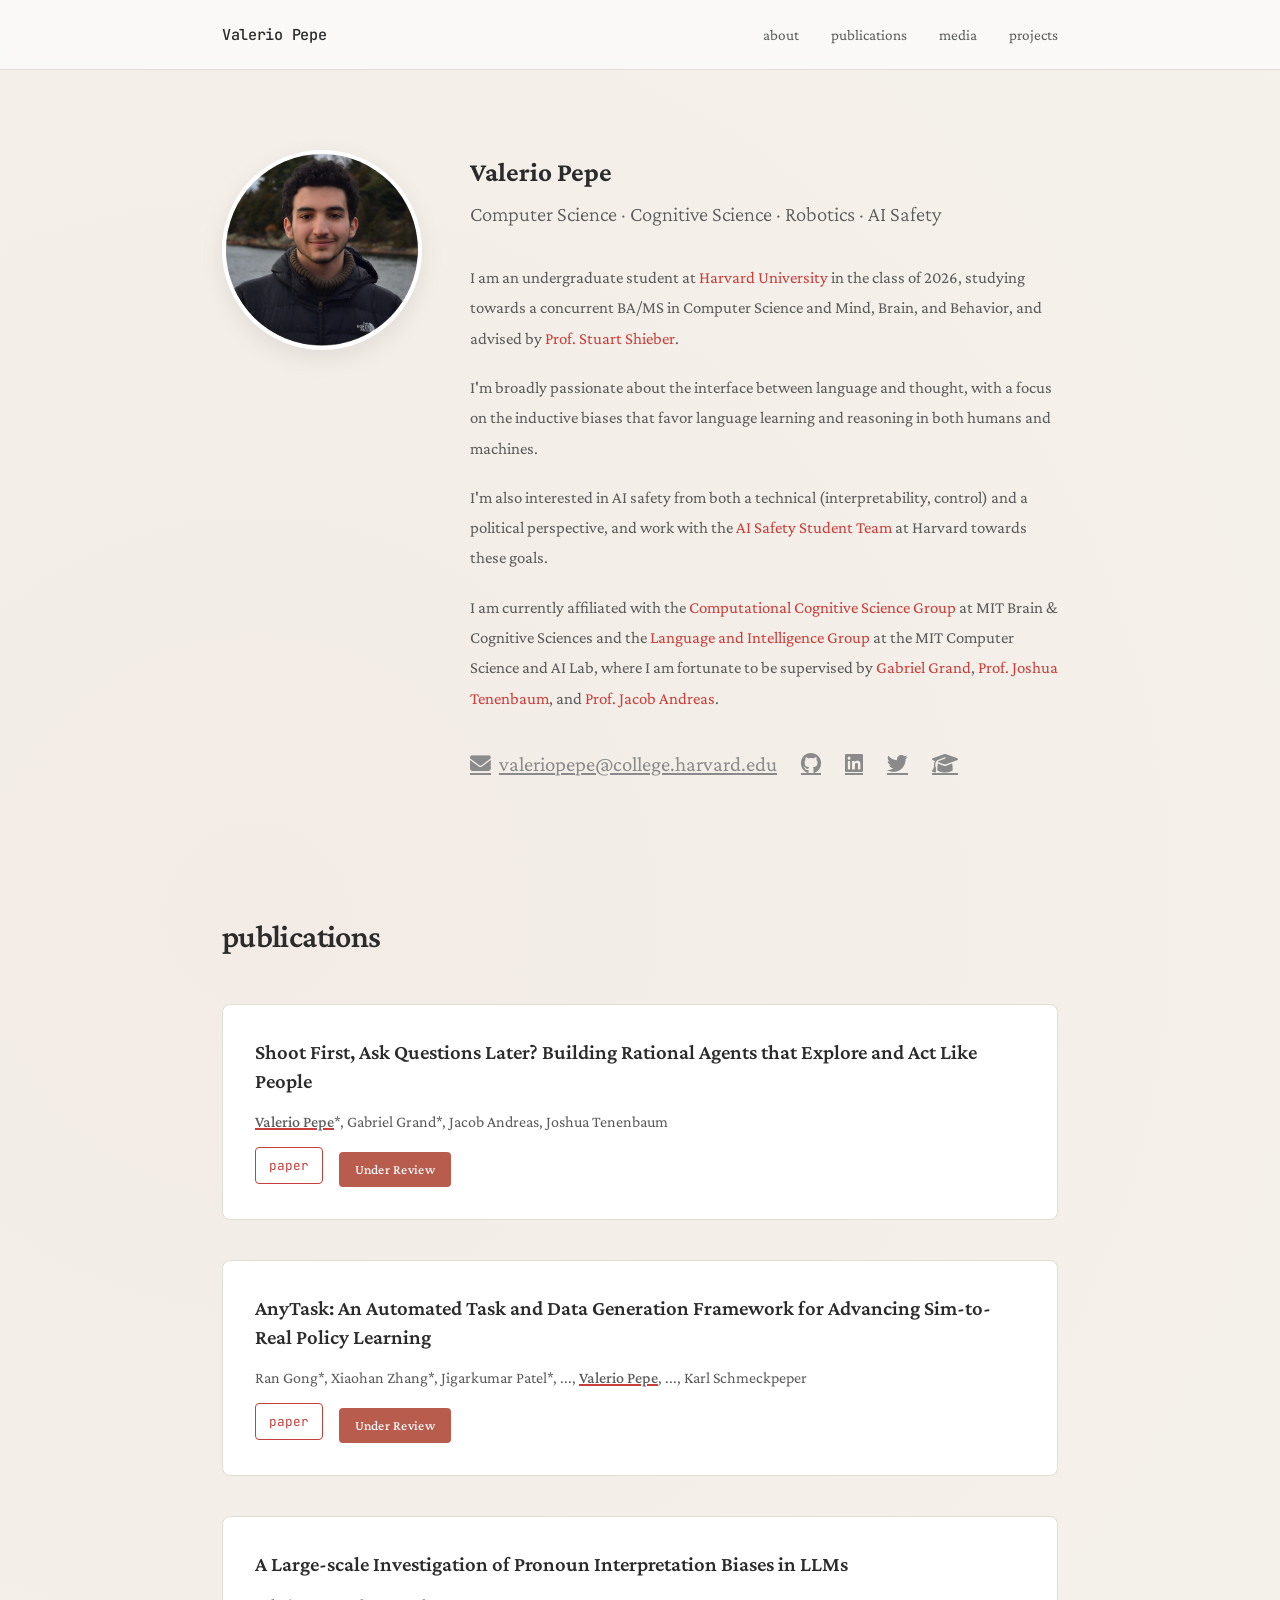
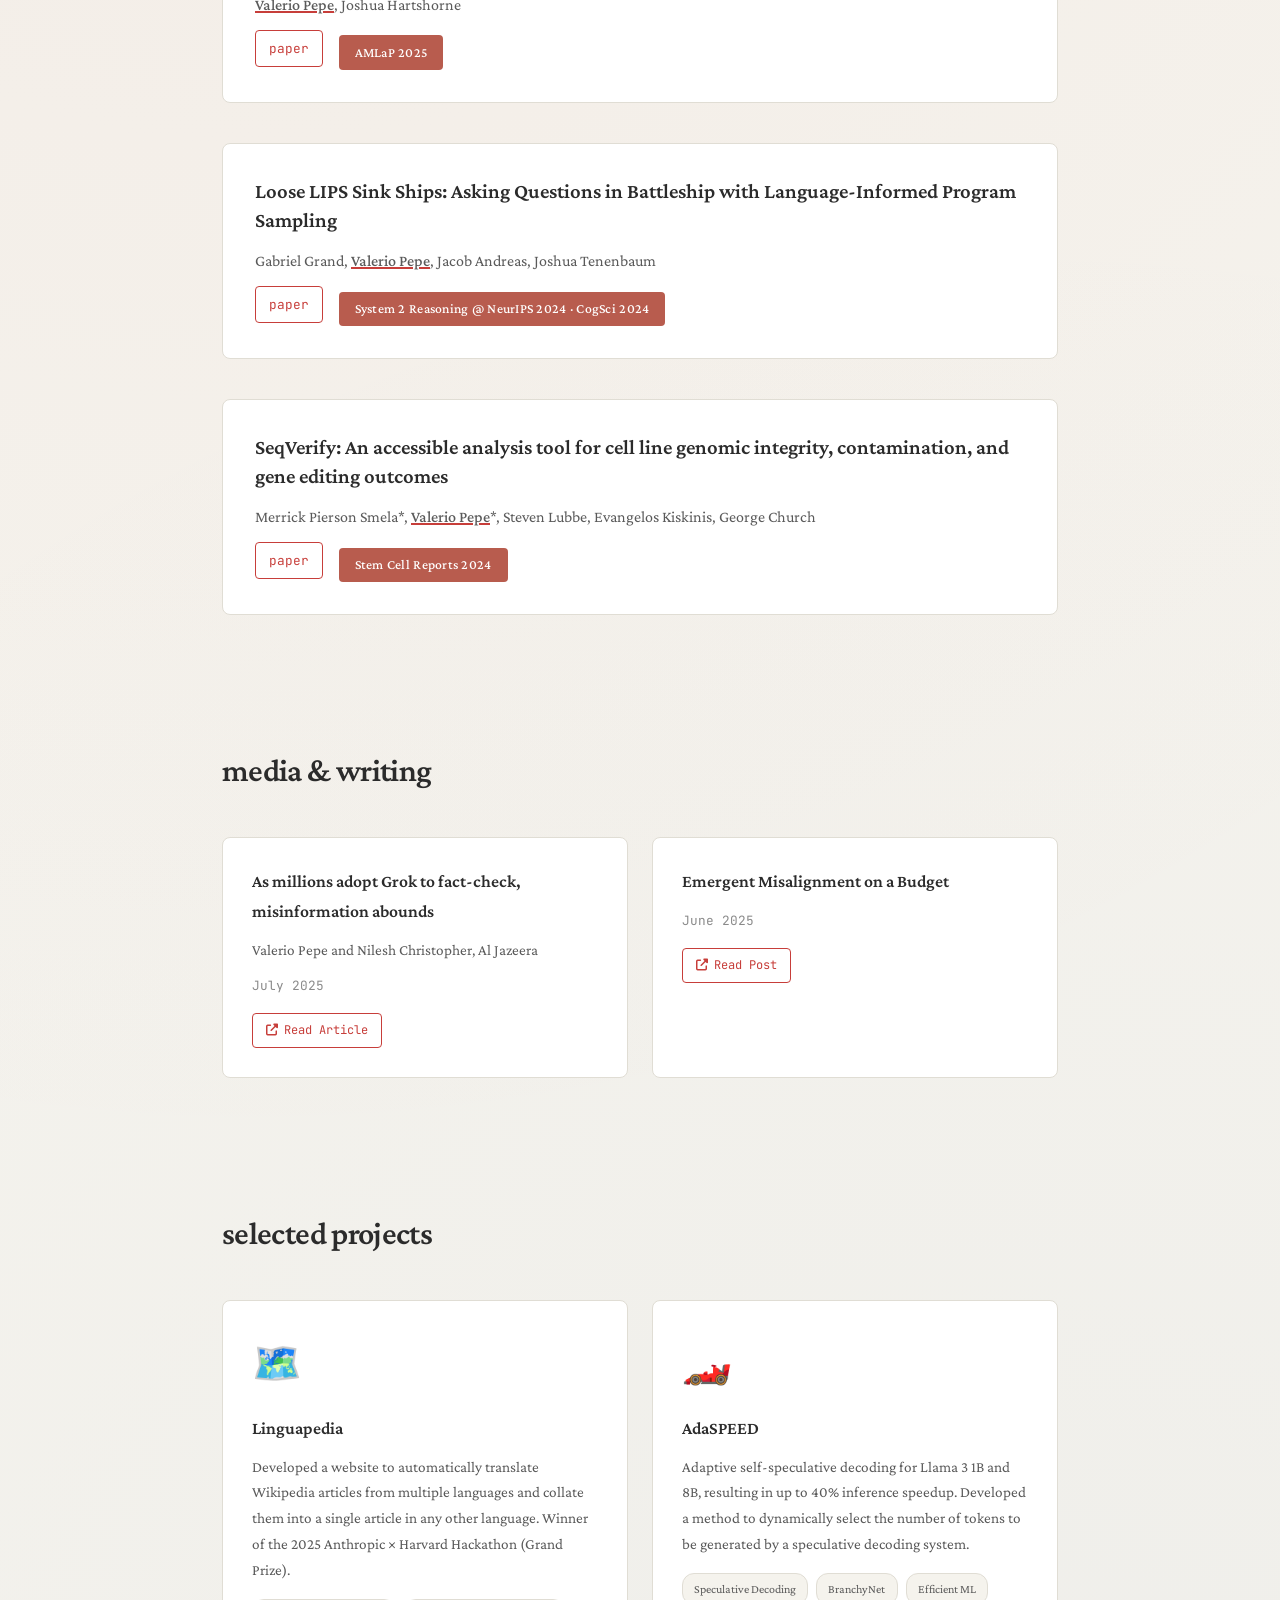
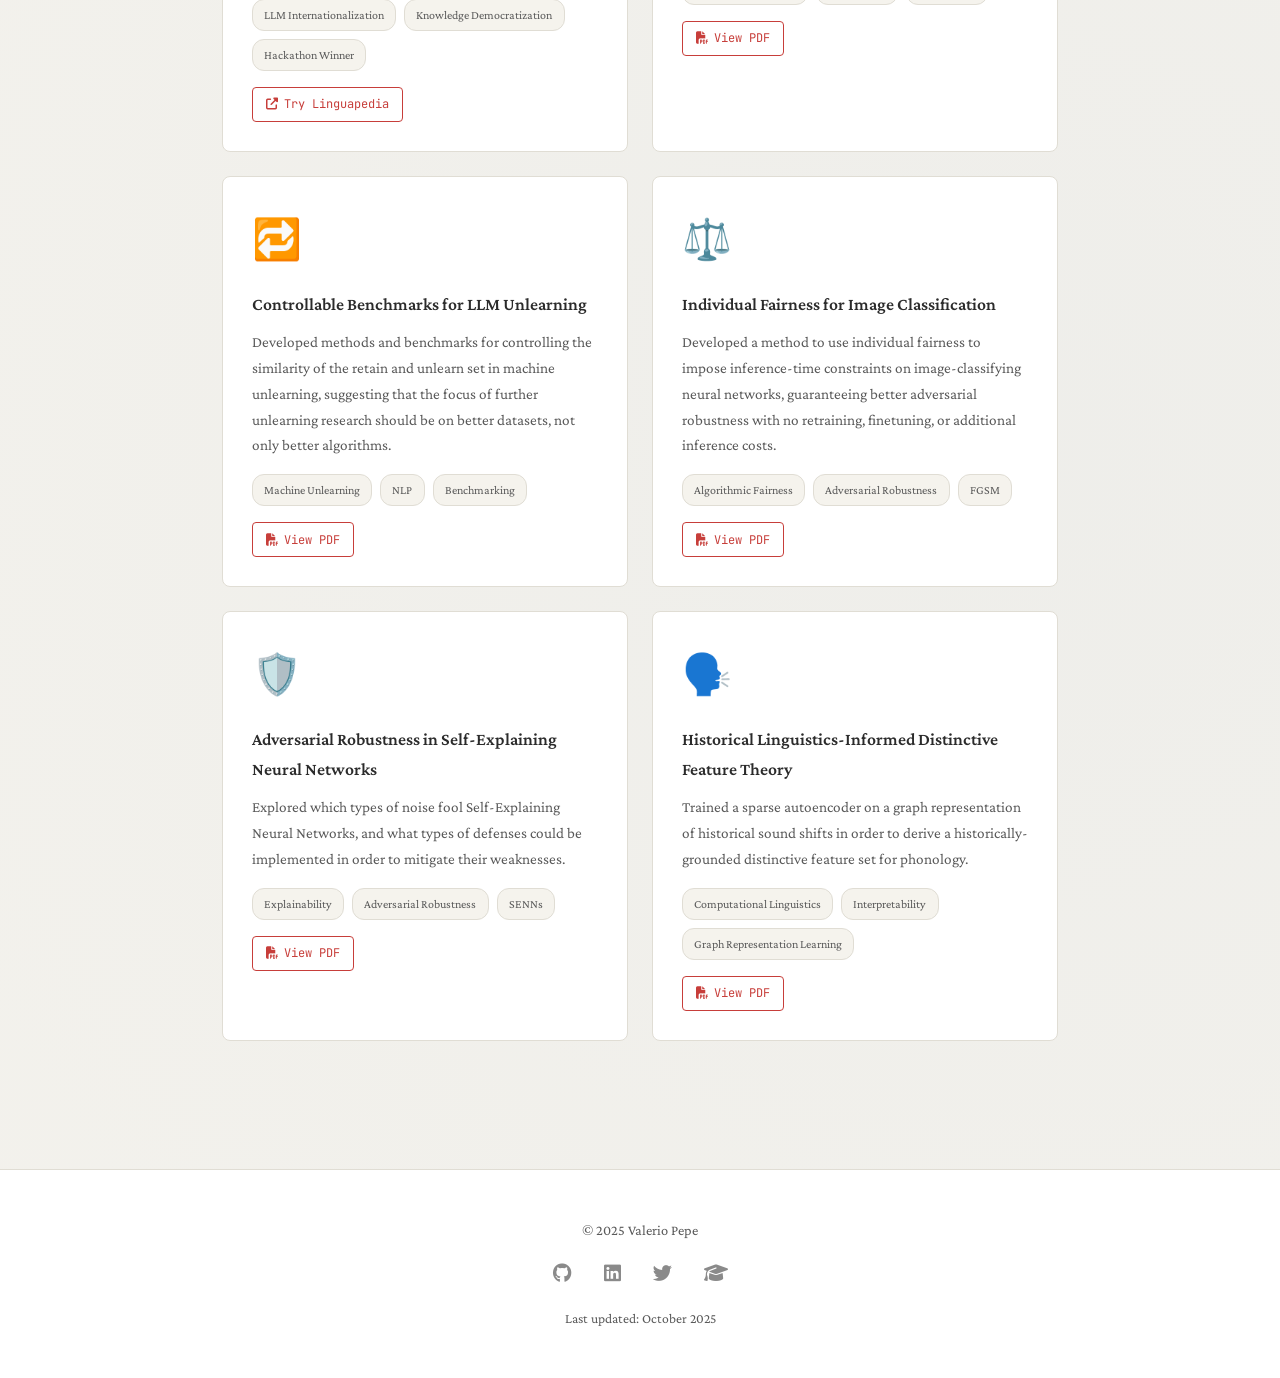
==== commit 3b041f66: "Refactor styles and update hero section content Updated hero section styles and adjusted profile pho" ====
--- a/index.html
+++ b/index.html
@@ -525,29 +525,147 @@
                 padding: 3rem 1.5rem 2rem;
                 flex-direction: column;
                 align-items: center;
-                text-align: center;
+                text-align: left;
+                gap: 2rem;
             }
 
             .profile-photo {
-                width: 160px;
-                height: 160px;
+                width: 140px;
+                height: 140px;
+            }
+
+            .hero-text {
+                width: 100%;
             }
 
             .hero-content h1 {
-                font-size: 2.5rem;
+                font-size: 2.2rem;
+            }
+
+            .hero-subtitle {
+                font-size: 1.1rem;
+            }
+
+            .hero-description {
+                font-size: 1rem;
             }
 
             .social-links {
-                justify-content: center;
+                flex-wrap: wrap;
+                justify-content: flex-start;
+                gap: 1rem;
+            }
+
+            .social-links a {
+                font-size: 1.1rem;
             }
 
             .section {
-                padding: 3rem 1.5rem;
-            }
-
-            .header-container, nav ul {
+                padding: 2.5rem 1.5rem;
+            }
+
+            .section-title {
+                font-size: 1.6rem;
+            }
+
+            .header-container {
                 flex-direction: column;
                 gap: 1rem;
+                text-align: center;
+            }
+
+            nav ul {
+                flex-wrap: wrap;
+                justify-content: center;
+            }
+
+            .pub-title {
+                font-size: 1.15rem;
+            }
+
+            .pub-venue-inline {
+                flex-direction: column;
+                align-items: flex-start;
+                gap: 0.8rem;
+            }
+
+            .media-grid, .projects-grid {
+                grid-template-columns: 1fr;
+            }
+
+            .project-emoji {
+                font-size: 2rem;
+            }
+
+            .back-to-top {
+                bottom: 1.5rem;
+                right: 1.5rem;
+                width: 44px;
+                height: 44px;
+            }
+        }
+
+        @media (max-width: 480px) {
+            html {
+                font-size: 15px;
+            }
+
+            .hero {
+                padding: 2rem 1rem 1.5rem;
+            }
+
+            .profile-photo {
+                width: 120px;
+                height: 120px;
+            }
+
+            .hero-content h1 {
+                font-size: 1.9rem;
+            }
+
+            .hero-subtitle {
+                font-size: 1rem;
+            }
+
+            .section {
+                padding: 2rem 1rem;
+            }
+
+            .section-title {
+                font-size: 1.4rem;
+            }
+
+            nav ul {
+                gap: 0.8rem;
+                font-size: 0.9rem;
+            }
+
+            .logo {
+                font-size: 0.9rem;
+            }
+
+            .publication {
+                padding: 1.5rem;
+            }
+
+            .pub-title {
+                font-size: 1.05rem;
+            }
+
+            .pub-authors, .pub-link, .pub-venue {
+                font-size: 0.9rem;
+            }
+
+            .media-item, .project-card {
+                padding: 1.5rem;
+            }
+
+            .project-title, .media-title {
+                font-size: 1rem;
+            }
+
+            .footer-links {
+                gap: 1.5rem;
             }
         }
     </style>
@@ -577,11 +695,11 @@
             <div class="hero-description">
                 <p>I am an undergraduate student at <a href="https://seas.harvard.edu/" target="_blank">Harvard University</a> in the class of 2026, studying towards a concurrent BA/MS in Computer Science and Mind, Brain, and Behavior, and advised by <a href="https://www.eecs.harvard.edu/shieber/" target="_blank">Prof. Stuart Shieber</a>.</p>
                 
-                <p>I'm broadly passionate about the interface between language and thought, with a focus on the inductive biases that favor language learning and reasoning in both humans and machines. I'm also interested in AI safety from both a technical (interpretability, alignment, control) and a political (preparedness, economic impacts, international collaboration) perspective, and work with the <a href="https://haist.ai/" target="_blank">AI Safety Student Team</a> at Harvard towards these goals. </p>
+                <p>I'm broadly passionate about the interface between language and thought, with a focus on the inductive biases that favor language learning and reasoning in both humans and machines.</p>
+                
+                <p>I'm also interested in AI safety from both a technical (interpretability, control) and a political perspective, and work with the <a href="https://haist.ai/" target="_blank">AI Safety Student Team</a> at Harvard towards these goals.</p>
                 
                 <p>I am currently affiliated with the <a href="https://cocosci.mit.edu/" target="_blank">Computational Cognitive Science Group</a> at MIT Brain & Cognitive Sciences and the <a href="https://lingo.csail.mit.edu/" target="_blank">Language and Intelligence Group</a> at the MIT Computer Science and AI Lab, where I am fortunate to be supervised by <a href="https://www.gabegrand.com/" target="_blank">Gabriel Grand</a>, <a href="https://web.mit.edu/cocosci/josh.html" target="_blank">Prof. Joshua Tenenbaum</a>, and <a href="https://www.mit.edu/~jda/" target="_blank">Prof. Jacob Andreas</a>.</p>
-                
-                <p>Previously, I have worked in the <a href="https://churchlab.hms.harvard.edu/" target="_blank">George Church Lab</a> at the Wyss Institute at Harvard, the <a href="https://sabatini.hms.harvard.edu/" target="_blank">Sabatini Lab</a> at Harvard Medical School, and the <a href="https://fieldlinguistics.github.io/team/" target="_blank">Working on Language in the Field (WOLF) Lab</a> at the Harvard Department of Linguistics.</p>
             </div>
             <div class="social-links">
                 <a href="mailto:valeriopepe@college.harvard.edu" title="Email"><i class="fas fa-envelope"></i> valeriopepe@college.harvard.edu</a>
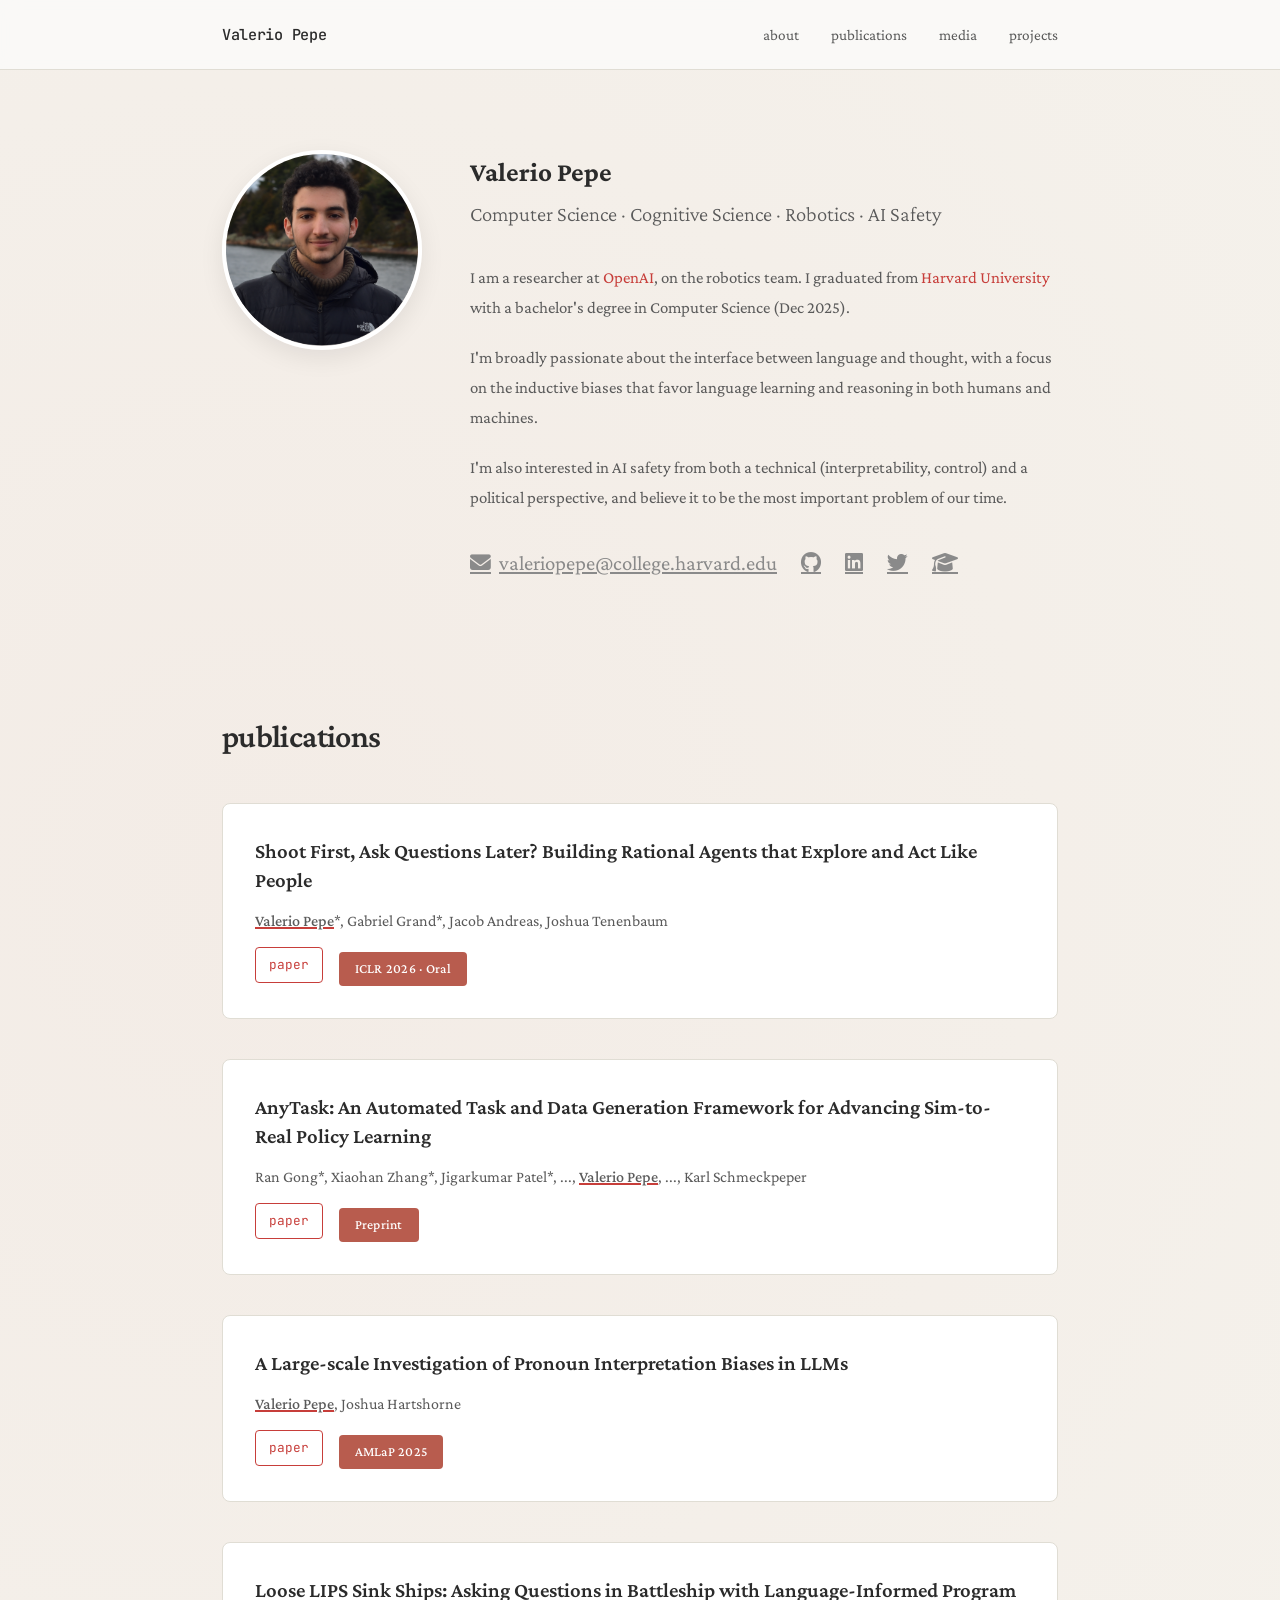
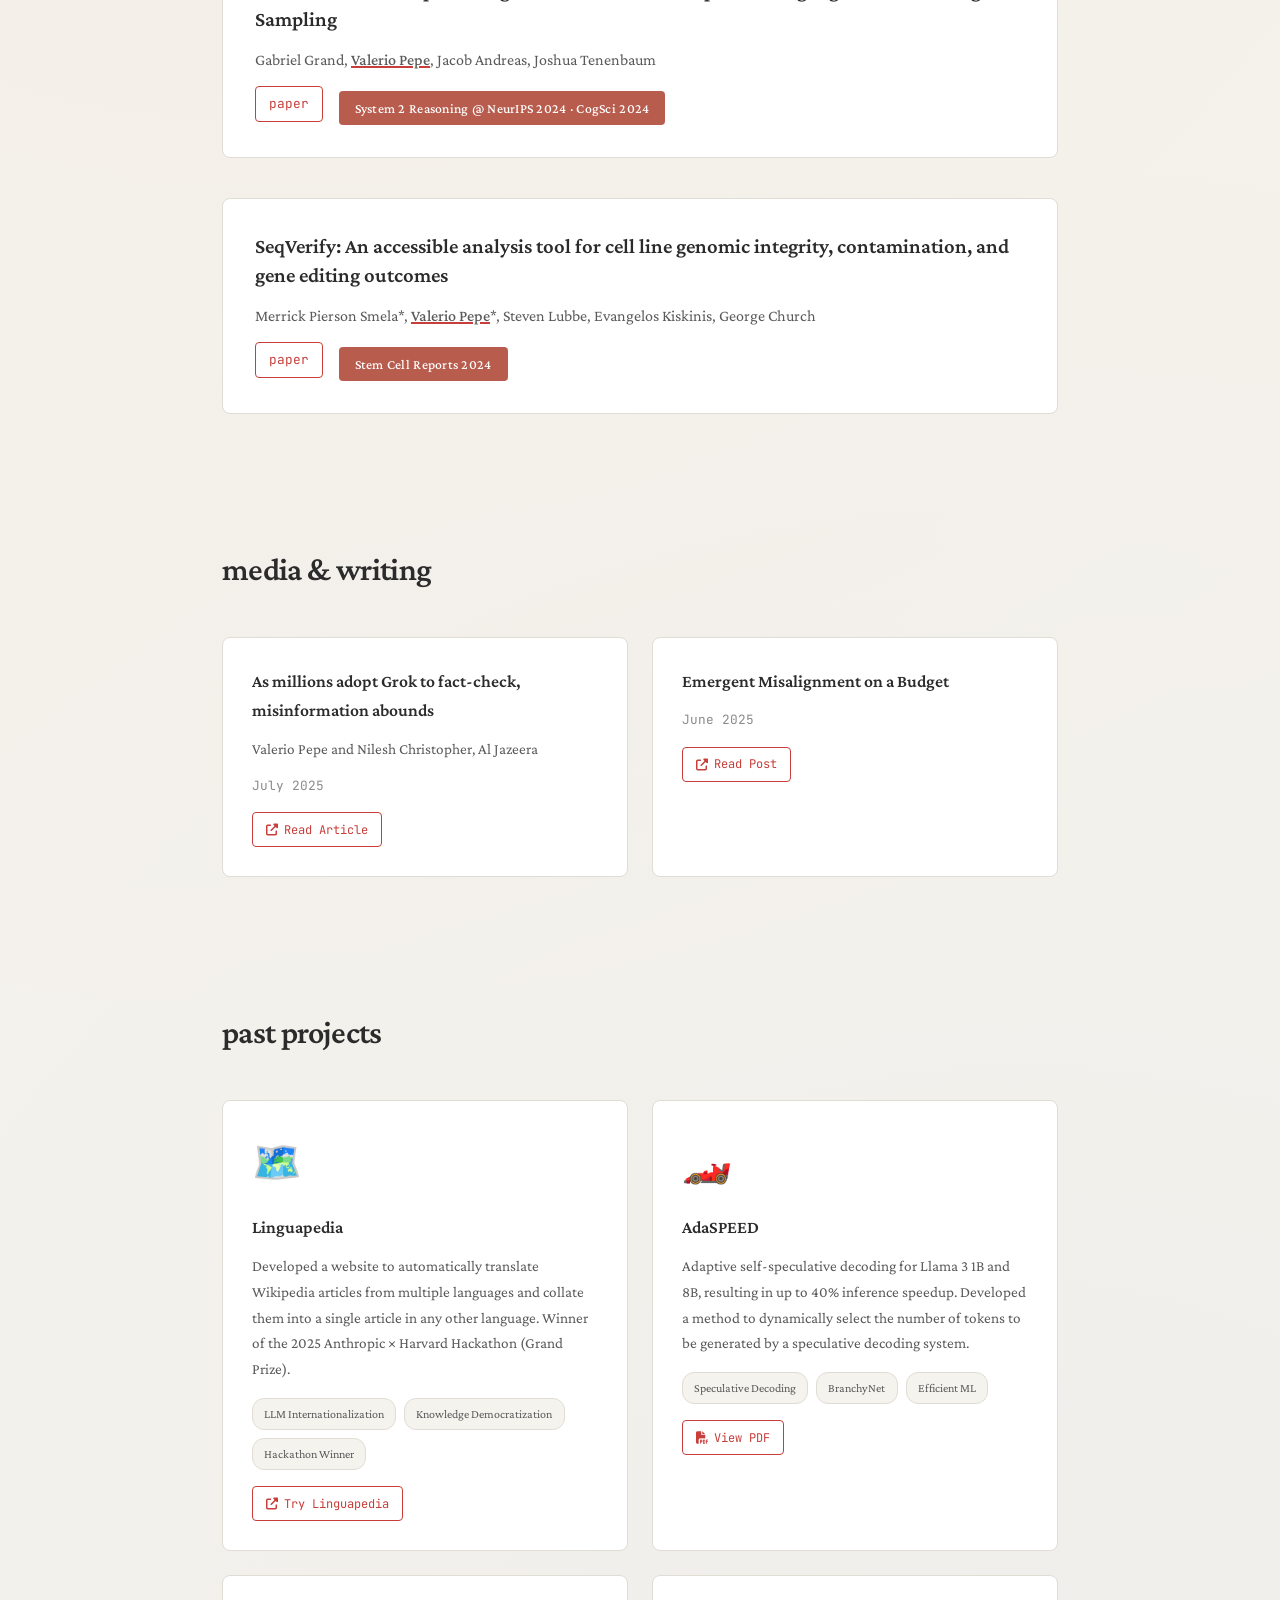
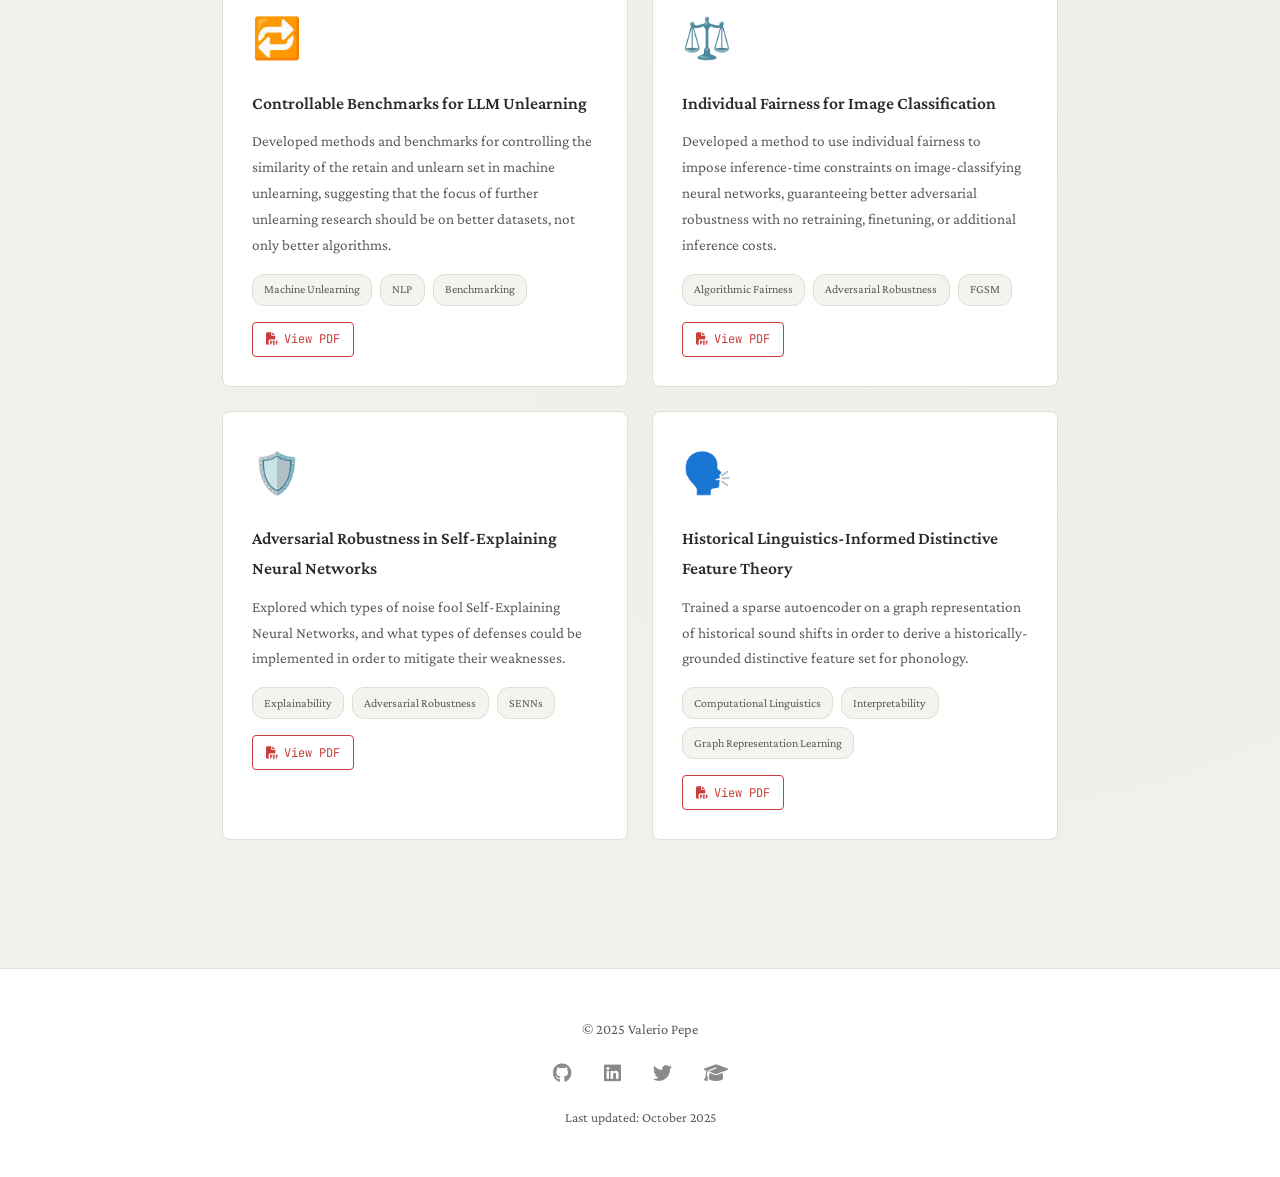
==== commit c17e9922: "Update bio and publications" ====
--- a/index.html
+++ b/index.html
@@ -693,13 +693,11 @@
             <h1>Valerio Pepe</h1>
             <div class="hero-subtitle"> Computer Science · Cognitive Science · Robotics · AI Safety</div>
             <div class="hero-description">
-                <p>I am an undergraduate student at <a href="https://seas.harvard.edu/" target="_blank">Harvard University</a> in the class of 2026, studying towards a concurrent BA/MS in Computer Science and Mind, Brain, and Behavior, and advised by <a href="https://www.eecs.harvard.edu/shieber/" target="_blank">Prof. Stuart Shieber</a>.</p>
-                
+                <p>I am a researcher at <a href="https://openai.com/" target="_blank">OpenAI</a>, on the robotics team. I graduated from <a href="https://seas.harvard.edu/" target="_blank">Harvard University</a> with a bachelor's degree in Computer Science (Dec 2025).</p>
+
                 <p>I'm broadly passionate about the interface between language and thought, with a focus on the inductive biases that favor language learning and reasoning in both humans and machines.</p>
-                
-                <p>I'm also interested in AI safety from both a technical (interpretability, control) and a political perspective, and work with the <a href="https://haist.ai/" target="_blank">AI Safety Student Team</a> at Harvard towards these goals.</p>
-                
-                <p>I am currently affiliated with the <a href="https://cocosci.mit.edu/" target="_blank">Computational Cognitive Science Group</a> at MIT Brain & Cognitive Sciences and the <a href="https://lingo.csail.mit.edu/" target="_blank">Language and Intelligence Group</a> at the MIT Computer Science and AI Lab, where I am fortunate to be supervised by <a href="https://www.gabegrand.com/" target="_blank">Gabriel Grand</a>, <a href="https://web.mit.edu/cocosci/josh.html" target="_blank">Prof. Joshua Tenenbaum</a>, and <a href="https://www.mit.edu/~jda/" target="_blank">Prof. Jacob Andreas</a>.</p>
+
+                <p>I'm also interested in AI safety from both a technical (interpretability, control) and a political perspective, and believe it to be the most important problem of our time.</p>
             </div>
             <div class="social-links">
                 <a href="mailto:valeriopepe@college.harvard.edu" title="Email"><i class="fas fa-envelope"></i> valeriopepe@college.harvard.edu</a>
@@ -720,8 +718,8 @@
                     <span class="author-name">Valerio Pepe</span>*, Gabriel Grand*, Jacob Andreas, Joshua Tenenbaum
                 </div>
                 <div class="pub-venue-inline">
-                    <a href="#" class="pub-link" target="_blank">paper</a>
-                    <div class="pub-venue">Under Review</div>
+                    <a href="https://arxiv.org/abs/2510.20886" class="pub-link" target="_blank">paper</a>
+                    <div class="pub-venue">ICLR 2026 · Oral</div>
                 </div>
             </div>
 
@@ -731,8 +729,8 @@
                     Ran Gong*, Xiaohan Zhang*, Jigarkumar Patel*, ..., <span class="author-name">Valerio Pepe</span>, ..., Karl Schmeckpeper
                 </div>
                 <div class="pub-venue-inline">
-                    <a href="#" class="pub-link" target="_blank">paper</a>
-                    <div class="pub-venue">Under Review</div>
+                    <a href="https://anytask.rai-inst.com/" class="pub-link" target="_blank">paper</a>
+                    <div class="pub-venue">Preprint</div>
                 </div>
             </div>
 
@@ -794,7 +792,7 @@
     </section>
 
     <section class="section" id="projects">
-        <h2 class="section-title">selected projects</h2>
+        <h2 class="section-title">past projects</h2>
         <div class="projects-grid">
             <div class="project-card">
                 <span class="project-emoji">🗺️</span>
